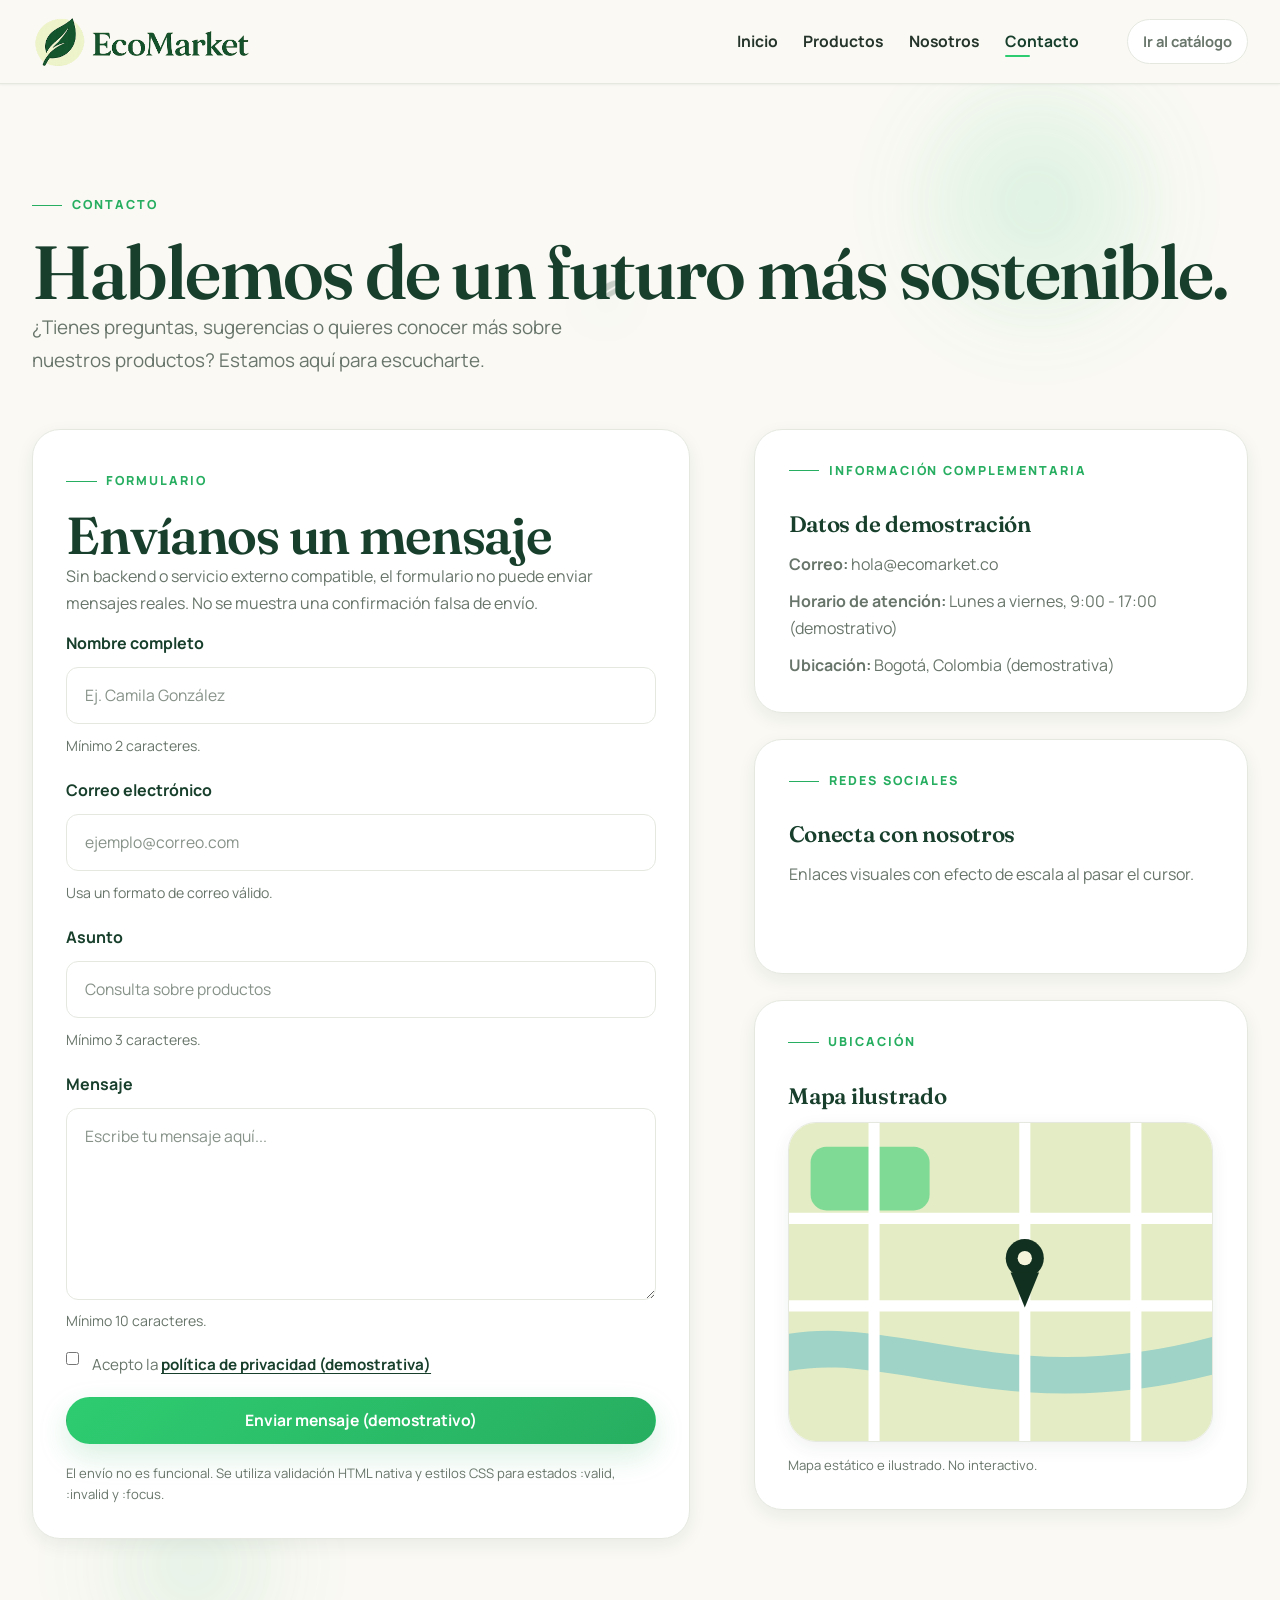
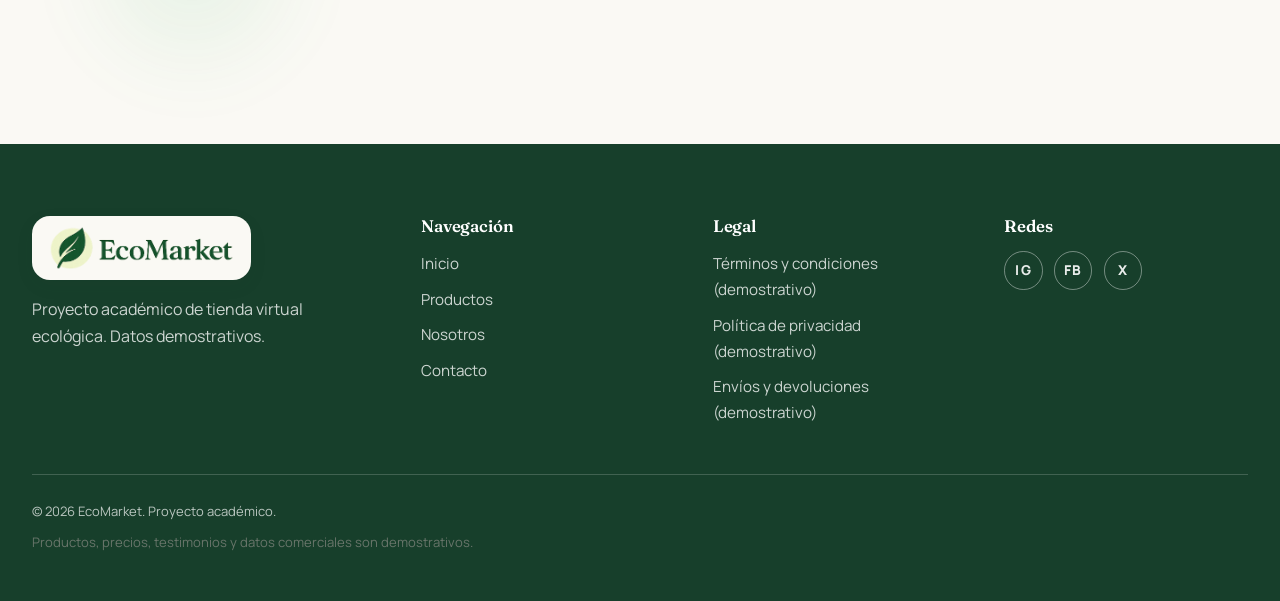
==== views/contacto.html @ c34a841c "first commit" ====
<!doctype html>
<html lang="es">
  <head>
    <meta charset="utf-8" />
    <meta name="viewport" content="width=device-width, initial-scale=1" />
    <title>Contacto | EcoMarket</title>
    <meta
      name="description"
      content="Contacto de EcoMarket. Formulario de demostración sin envío real."
    />
    <link rel="preconnect" href="https://fonts.googleapis.com" />
    <link rel="preconnect" href="https://fonts.gstatic.com" crossorigin />
    <link
      href="https://fonts.googleapis.com/css2?family=Fraunces:wght@500;600;700&family=Manrope:wght@400;500;600;700&display=swap"
      rel="stylesheet"
    />
    <link rel="stylesheet" href="../css/main.css" />
    <link rel="stylesheet" href="../css/layout.css" />
    <link rel="stylesheet" href="../css/components.css" />
    <link rel="stylesheet" href="../css/animations.css" />
    <link rel="icon" type="image/svg+xml" href="../img/icons/ecomarket-icon.svg" />
    <link rel="alternate icon" href="../img/icons/ecomarket-icon.svg" />
  </head>
  <body>
    <a href="#contacto" class="saltar">Saltar al contenido</a>
    <header class="cabecera">
      <div class="cabecera__contenedor">
        <a class="brand" href="../index.html" aria-label="EcoMarket, ir al inicio">
          <img class="brand__logo" src="../img/logo.png" alt="EcoMarket" />
        </a>
        <input type="checkbox" id="menu-toggle" class="menu-toggle" />
        <label for="menu-toggle" class="menu-boton">
          <span class="menu-boton__lineas">
            <span></span>
            <span></span>
            <span></span>
          </span>
          <span>Menú</span>
        </label>
        <nav class="navegacion" aria-label="Navegación principal">
          <ul class="navegacion__lista">
            <li>
              <a href="../index.html" class="navegacion__enlace">Inicio</a>
            </li>
            <li>
              <a href="productos.html" class="navegacion__enlace">Productos</a>
            </li>
            <li>
              <a href="sobre-nosotros.html" class="navegacion__enlace">Nosotros</a>
            </li>
            <li>
              <a href="contacto.html" class="navegacion__enlace" aria-current="page"
                >Contacto</a
              >
            </li>
          </ul>
          <div class="navegacion__acciones">
            <a href="productos.html" class="accion-visual">
              <span>Ir al catálogo</span>
            </a>
          </div>
        </nav>
      </div>
    </header>
    <main id="contacto">
      <section class="seccion">
        <div class="hero__ambiente" aria-hidden="true">
          <span class="hero__orbe hero__orbe--uno"></span>
          <span class="hero__orbe hero__orbe--dos"></span>
          <span class="hoja-3d hoja-3d--tres">
            <svg viewBox="0 0 64 64" fill="none">
              <path
                d="M54 10C32 10 14 24 12 48c24-2 38-20 42-38Z"
                fill="currentColor"
              />
              <path
                d="M12 48C26 36 38 24 52 12"
                stroke="#faf9f4"
                stroke-width="2.5"
                stroke-linecap="round"
              />
            </svg>
          </span>
        </div>
        <div class="contenedor">
          <div class="encabezado-seccion hero__contenido">
            <div>
              <span class="eyebrow">Contacto</span>
              <h1>Hablemos de un futuro más sostenible.</h1>
              <p class="lead">
                ¿Tienes preguntas, sugerencias o quieres conocer más sobre nuestros
                productos? Estamos aquí para escucharte.
              </p>
            </div>
          </div>
          <div class="distribucion-contacto">
            <div class="tarjeta-info">
              <div>
                <span class="eyebrow">Formulario</span>
                <h2>Envíanos un mensaje</h2>
                <p class="texto-suave">
                  Sin backend o servicio externo compatible, el formulario no
                  puede enviar mensajes reales. No se muestra una confirmación
                  falsa de envío.
                </p>
              </div>
              <form class="formulario" action="#" method="get" novalidate>
                <div class="campo">
                  <label class="campo__etiqueta" for="nombre">Nombre completo</label>
                  <input
                    class="campo__entrada"
                    id="nombre"
                    name="nombre"
                    type="text"
                    required
                    minlength="2"
                    placeholder="Ej. Camila González"
                    autocomplete="name"
                  />
                  <span class="campo__ayuda">Mínimo 2 caracteres.</span>
                  <span class="campo__error">Ingresa un nombre válido.</span>
                </div>
                <div class="campo">
                  <label class="campo__etiqueta" for="correo">Correo electrónico</label>
                  <input
                    class="campo__entrada"
                    id="correo"
                    name="correo"
                    type="email"
                    required
                    placeholder="ejemplo@correo.com"
                    autocomplete="email"
                  />
                  <span class="campo__ayuda">Usa un formato de correo válido.</span>
                  <span class="campo__error">Ingresa un correo electrónico válido.</span>
                </div>
                <div class="campo">
                  <label class="campo__etiqueta" for="asunto">Asunto</label>
                  <input
                    class="campo__entrada"
                    id="asunto"
                    name="asunto"
                    type="text"
                    required
                    minlength="3"
                    placeholder="Consulta sobre productos"
                  />
                  <span class="campo__ayuda">Mínimo 3 caracteres.</span>
                  <span class="campo__error">Ingresa un asunto válido.</span>
                </div>
                <div class="campo">
                  <label class="campo__etiqueta" for="mensaje">Mensaje</label>
                  <textarea
                    class="campo__texto"
                    id="mensaje"
                    name="mensaje"
                    required
                    minlength="10"
                    placeholder="Escribe tu mensaje aquí..."
                  ></textarea>
                  <span class="campo__ayuda">Mínimo 10 caracteres.</span>
                  <span class="campo__error">Ingresa un mensaje válido.</span>
                </div>
                <div class="condiciones">
                  <input id="privacidad" name="privacidad" type="checkbox" required />
                  <label class="condiciones__texto" for="privacidad">
                    Acepto la
                    <a class="condiciones__enlace" href="#"
                      >política de privacidad (demostrativa)</a
                    >
                  </label>
                </div>
                <button class="btn btn--primario" type="submit">
                  Enviar mensaje (demostrativo)
                </button>
                <p class="nota">
                  El envío no es funcional. Se utiliza validación HTML nativa y
                  estilos CSS para estados :valid, :invalid y :focus.
                </p>
              </form>
            </div>
            <div style="display: grid; gap: 1.6rem">
              <article class="tarjeta-info scroll-card">
                <span class="eyebrow">Información complementaria</span>
                <h3>Datos de demostración</h3>
                <ul class="tarjeta-info__lista">
                  <li><strong>Correo:</strong> hola@ecomarket.co</li>
                  <li><strong>Horario de atención:</strong> Lunes a viernes, 9:00 - 17:00 (demostrativo)</li>
                  <li><strong>Ubicación:</strong> Bogotá, Colombia (demostrativa)</li>
                </ul>
              </article>
              <article class="tarjeta-info scroll-card">
                <span class="eyebrow">Redes sociales</span>
                <h3>Conecta con nosotros</h3>
                <p class="texto-suave">
                  Enlaces visuales con efecto de escala al pasar el cursor.
                </p>
                <ul class="pie__redes">
                  <li>
                    <a class="pie__red" href="https://www.instagram.com/?hl=es" aria-label="Instagram">IG</a>
                  </li>
                  <li>
                    <a class="pie__red" href="https://www.facebook.com/?locale=es_LA" aria-label="Facebook">FB</a>
                  </li>
                  <li>
                    <a class="pie__red" href="https://x.com/?lang=es" aria-label="X">X</a>
                  </li>
                </ul>
              </article>
              <article class="tarjeta-info scroll-card">
                <span class="eyebrow">Ubicación</span>
                <h3>Mapa ilustrado</h3>
                <div class="mapa-ilustrado">
                  <img class="scroll-image" src="../img/hero/mapa.svg" alt="Ilustración estática de un mapa de ubicación" loading="lazy" />
                </div>
                <p class="nota">Mapa estático e ilustrado. No interactivo.</p>
              </article>
            </div>
          </div>
        </div>
      </section>
    </main>

    <footer class="pie">
      <div class="contenedor pie__contenedor">
        <div class="pie__superior">
          <div class="pie__marca">
            <a class="brand brand--footer" href="../index.html" aria-label="EcoMarket, ir al inicio">
              <img class="brand__logo brand__logo--footer" src="../img/logo.png" alt="EcoMarket" />
            </a>
            <p class="pie__texto">
              Proyecto académico de tienda virtual ecológica. Datos demostrativos.
            </p>
          </div>
          <div class="pie__bloque">
            <h3 class="pie__titulo">Navegación</h3>
            <ul class="pie__lista">
              <li><a href="../index.html">Inicio</a></li>
              <li><a href="productos.html">Productos</a></li>
              <li><a href="sobre-nosotros.html">Nosotros</a></li>
              <li><a href="contacto.html">Contacto</a></li>
            </ul>
          </div>
          <div class="pie__bloque">
            <h3 class="pie__titulo">Legal</h3>
            <ul class="pie__lista">
              <li><a href="#">Términos y condiciones (demostrativo)</a></li>
              <li><a href="#">Política de privacidad (demostrativo)</a></li>
              <li><a href="#">Envíos y devoluciones (demostrativo)</a></li>
            </ul>
          </div>
          <div class="pie__bloque">
            <h3 class="pie__titulo">Redes</h3>
            <ul class="pie__redes">
              <li><a class="pie__red" href="#" aria-label="Instagram">IG</a></li>
              <li><a class="pie__red" href="#" aria-label="Facebook">FB</a></li>
              <li><a class="pie__red" href="#" aria-label="X">X</a></li>
            </ul>
          </div>
        </div>
        <div class="pie__inferior">
          <small>© 2026 EcoMarket. Proyecto académico.</small>
          <p class="nota">Productos, precios, testimonios y datos comerciales son demostrativos.</p>
        </div>
      </div>
    </footer>
  </body>
</html>
---- css/main.css ----
/* ==========================================================================
   EcoMarket — main.css
   Reset, variables, tipografía y estilos globales.
   Proyecto de demostración: HTML5 + CSS3, sin JavaScript.
   ========================================================================== */

/* --------------------------------------------------------------------------
   1. Variables de diseño
   -------------------------------------------------------------------------- */
:root {
  /* Paleta de marca */
  --verde: #2ecc71;
  --verde-oscuro: #27ae60;
  --verde-profundo: #173f2b;
  --beige: #f5f5dc;
  --fondo: #faf9f4;
  --blanco: #ffffff;
  --texto: #26352b;
  --texto-suave: #68756a;
  --borde: #e4e8df;

  /* Tintes derivados para superficies y estados */
  --verde-tinte: #eaf7ef;
  --verde-tinte-2: #dcefe3;
  --beige-suave: #f1f0e2;
  --beige-oscuro: #e9e7d5;
  --rojo: #b4453c;
  --rojo-tinte: #fbeeec;
  --ambar: #c98a3c;

  /* Tipografía */
  --fuente-titulo: "Fraunces", "Iowan Old Style", "Palatino Linotype",
    "Book Antiqua", Georgia, serif;
  --fuente-texto: "Manrope", "Segoe UI", system-ui, -apple-system, sans-serif;

  /* Medidas y ritmo */
  --ancho: 1240px;
  --radio-xs: 8px;
  --radio-sm: 12px;
  --radio: 18px;
  --radio-lg: 28px;
  --radio-xl: 40px;
  --radio-full: 999px;
  --seccion: clamp(3.75rem, 8vw, 7rem);
  --cabecera-alto: 5.2rem;

  /* Sombras suaves y profundidad 3D */
  --sombra-xs: 0 1px 2px rgba(23, 63, 43, 0.06);
  --sombra-sm: 0 6px 18px rgba(23, 63, 43, 0.07);
  --sombra-md: 0 14px 34px rgba(23, 63, 43, 0.1);
  --sombra-lg: 0 26px 60px rgba(23, 63, 43, 0.14);
  --sombra-3d: 0 22px 48px -12px rgba(23, 63, 43, 0.16),
    0 8px 20px -6px rgba(39, 174, 96, 0.1);
  --sombra-3d-hover: 0 32px 68px -12px rgba(23, 63, 43, 0.22),
    0 14px 28px -8px rgba(39, 174, 96, 0.16);

  /* Perspectiva y movimiento 3D */
  --perspectiva-hero: 1400px;
  --perspectiva-tarjeta: 1000px;
  --transicion: 220ms cubic-bezier(0.33, 1, 0.68, 1);
  --transicion-lenta: 420ms cubic-bezier(0.22, 1, 0.36, 1);
  --transicion-3d: 480ms cubic-bezier(0.22, 1, 0.36, 1);
}

/* --------------------------------------------------------------------------
   2. Reset moderno y base
   -------------------------------------------------------------------------- */
*,
*::before,
*::after {
  box-sizing: border-box;
}

* {
  margin: 0;
}

html {
  scroll-behavior: smooth;
  -webkit-text-size-adjust: 100%;
  scroll-padding-top: calc(var(--cabecera-alto) + 1.5rem);
  overflow-x: clip;
}

body {
  min-height: 100vh;
  overflow-x: clip;
  background-color: var(--fondo);
  color: var(--texto);
  font-family: var(--fuente-texto);
  font-size: 1rem;
  line-height: 1.7;
  -webkit-font-smoothing: antialiased;
  text-rendering: optimizeLegibility;
}

img,
picture,
svg {
  display: block;
  max-width: 100%;
}

img {
  height: auto;
}

a {
  color: inherit;
  text-decoration: none;
}

ul,
ol {
  padding: 0;
  list-style: none;
}

button,
input,
select,
textarea {
  color: inherit;
  font: inherit;
}

button {
  border: 0;
  background: none;
  cursor: pointer;
}

fieldset {
  min-width: 0;
  padding: 0;
  border: 0;
}

legend {
  padding: 0;
}

table {
  border-collapse: collapse;
}

/* --------------------------------------------------------------------------
   3. Tipografía
   -------------------------------------------------------------------------- */
h1,
h2,
h3,
h4 {
  color: var(--verde-profundo);
  font-family: var(--fuente-titulo);
  font-weight: 600;
  line-height: 1.06;
  letter-spacing: -0.025em;
  text-wrap: balance;
}

h1 {
  font-size: clamp(2.55rem, 6.4vw, 4.7rem);
}

h2 {
  font-size: clamp(2rem, 4.4vw, 3.25rem);
}

h3 {
  font-size: clamp(1.15rem, 1.8vw, 1.4rem);
  line-height: 1.25;
  letter-spacing: -0.012em;
}

h4 {
  font-size: 1.05rem;
  line-height: 1.35;
  letter-spacing: -0.005em;
}

p {
  text-wrap: pretty;
}

strong {
  font-weight: 700;
}

em {
  font-style: italic;
}

small {
  font-size: 0.8125rem;
}

::selection {
  background-color: var(--verde);
  color: var(--verde-profundo);
}

/* --------------------------------------------------------------------------
   4. Estructura global
   -------------------------------------------------------------------------- */
.contenedor {
  width: min(100% - 2.5rem, var(--ancho));
  margin-inline: auto;
}

@media (min-width: 48rem) {
  .contenedor {
    width: min(100% - 4rem, var(--ancho));
  }
}

.seccion {
  position: relative;
  padding-block: var(--seccion);
}

.seccion--compacta {
  padding-block: clamp(2.5rem, 5vw, 4.5rem);
}

.seccion--beige {
  background-color: var(--beige-suave);
}

.seccion--verde {
  background-color: var(--verde-tinte);
}

/* --------------------------------------------------------------------------
   5. Utilidades y accesibilidad
   -------------------------------------------------------------------------- */
.visually-hidden {
  position: absolute !important;
  width: 1px !important;
  height: 1px !important;
  padding: 0 !important;
  margin: -1px !important;
  overflow: hidden !important;
  clip: rect(0 0 0 0) !important;
  clip-path: inset(50%) !important;
  white-space: nowrap !important;
  border: 0 !important;
}

.saltar {
  position: fixed;
  top: 0.75rem;
  left: 0.75rem;
  z-index: 200;
  padding: 0.75rem 1.15rem;
  border-radius: var(--radio-full);
  background-color: var(--verde-profundo);
  color: var(--blanco);
  font-size: 0.9rem;
  font-weight: 700;
  transform: translateY(-160%);
  transition: transform var(--transicion);
}

.saltar:focus-visible {
  transform: translateY(0);
}

:focus-visible {
  outline: 3px solid var(--verde-oscuro);
  outline-offset: 3px;
  border-radius: 4px;
}

/* --------------------------------------------------------------------------
   6. Patrones de texto reutilizables
   -------------------------------------------------------------------------- */
.eyebrow {
  display: inline-flex;
  align-items: center;
  gap: 0.6rem;
  margin-bottom: 1.15rem;
  color: var(--verde-oscuro);
  font-size: 0.78rem;
  font-weight: 800;
  letter-spacing: 0.16em;
  line-height: 1.3;
  text-transform: uppercase;
}

.eyebrow::before {
  width: 1.9rem;
  height: 1px;
  background-color: currentColor;
  content: "";
}

.eyebrow--claro {
  color: var(--verde);
}

.eyebrow--claro::before {
  background-color: currentColor;
}

.lead {
  max-width: 46ch;
  color: var(--texto-suave);
  font-size: clamp(1.03rem, 1.5vw, 1.18rem);
  line-height: 1.75;
}

.nota {
  color: var(--texto-suave);
  font-size: 0.82rem;
  line-height: 1.6;
}

.nota a {
  color: var(--verde-oscuro);
  font-weight: 700;
  text-decoration: underline;
  text-decoration-thickness: 1px;
  text-underline-offset: 3px;
}

.enlace-flecha {
  display: inline-flex;
  align-items: center;
  gap: 0.55rem;
  color: var(--verde-profundo);
  font-size: 0.94rem;
  font-weight: 700;
  transition: color var(--transicion);
}

.enlace-flecha span {
  transition: transform var(--transicion);
}

.enlace-flecha:hover {
  color: var(--verde-oscuro);
}

.enlace-flecha:hover span {
  transform: translateX(4px);
}

/* --------------------------------------------------------------------------
   7. Preferencias del sistema
   -------------------------------------------------------------------------- */
@media (prefers-reduced-motion: reduce) {
  html {
    scroll-behavior: auto;
  }

  *,
  *::before,
  *::after {
    scroll-behavior: auto !important;
    animation-duration: 0.01ms !important;
    animation-iteration-count: 1 !important;
    transition-duration: 0.01ms !important;
  }
}
---- css/layout.css ----
/* ==========================================================================
   EcoMarket — layout.css
   Encabezado, navegación, estructura de secciones, grids, pie de página.
   ========================================================================== */

/* --------------------------------------------------------------------------
   1. Encabezado y navegación
   -------------------------------------------------------------------------- */
.cabecera {
  position: sticky;
  top: 0;
  z-index: 90;
  width: 100%;
  background-color: rgba(250, 249, 244, 0.98);
  backdrop-filter: blur(12px);
  -webkit-backdrop-filter: blur(12px);
  border-bottom: 1px solid var(--borde);
  box-shadow: var(--sombra-xs);
}

.cabecera__contenedor {
  display: flex;
  flex-wrap: wrap;
  align-items: center;
  gap: 0.6rem 1rem;
  justify-content: space-between;
  width: min(100% - 2.5rem, var(--ancho));
  margin-inline: auto;
  min-height: var(--cabecera-alto);
}

@media (min-width: 48rem) {
  .cabecera__contenedor {
    width: min(100% - 4rem, var(--ancho));
    flex-wrap: nowrap;
    gap: 1.5rem;
  }
}

/* Logotipo */
.marca {
  display: inline-flex;
  align-items: center;
  gap: 0.7rem;
  color: var(--verde-profundo);
  font-family: var(--fuente-titulo);
  font-size: clamp(1.25rem, 2vw, 1.5rem);
  font-weight: 600;
  letter-spacing: -0.02em;
}

.marca__simbolo {
  display: inline-flex;
  align-items: center;
  justify-content: center;
  width: 2.2rem;
  height: 2.2rem;
  border-radius: 50%;
  background: radial-gradient(circle at 30% 30%, var(--verde), var(--verde-oscuro));
  box-shadow: inset 0 1px 2px rgba(255, 255, 255, 0.25);
  position: relative;
}

.marca__hoja {
  width: 1.25rem;
  height: 1.25rem;
  color: var(--blanco);
}

.marca__texto {
  line-height: 1;
}

/* Menú móvil con checkbox */
.menu-toggle {
  position: absolute;
  width: 1px;
  height: 1px;
  padding: 0;
  margin: -1px;
  overflow: hidden;
  clip: rect(0 0 0 0);
  clip-path: inset(50%);
  white-space: nowrap;
  border: 0;
}

.menu-boton {
  display: inline-flex;
  align-items: center;
  gap: 0.5rem;
  padding: 0.5rem 0.9rem;
  border-radius: var(--radio-full);
  border: 1px solid var(--borde);
  background-color: var(--blanco);
  color: var(--texto);
  font-size: 0.9rem;
  font-weight: 700;
  transition: border-color var(--transicion), background-color var(--transicion),
    color var(--transicion);
}

.menu-boton:hover {
  border-color: rgba(39, 174, 96, 0.6);
}

.menu-toggle:focus-visible + .menu-boton {
  outline: 3px solid var(--verde-oscuro);
  outline-offset: 3px;
}

.menu-boton__lineas {
  display: inline-flex;
  flex-direction: column;
  gap: 0.28rem;
}

.menu-boton__lineas span {
  width: 1rem;
  height: 2px;
  border-radius: 1px;
  background-color: currentColor;
}

@media (min-width: 64rem) {
  .menu-boton {
    display: none;
  }
}

/* Navegación */
.navegacion {
  display: none;
  flex-basis: 100%;
  flex-direction: column;
  gap: 1rem;
  padding-block: 0.5rem 1rem;
  border-top: 1px solid var(--borde);
}

.menu-toggle:checked ~ .navegacion {
  display: flex;
}

.navegacion__lista {
  display: flex;
  flex-direction: column;
  gap: 0.2rem;
}

.navegacion__enlace {
  display: inline-flex;
  align-items: center;
  padding: 0.6rem 0.2rem;
  border-radius: var(--radio-sm);
  font-size: 0.98rem;
  font-weight: 700;
  color: var(--texto);
  transition: color var(--transicion), background-color var(--transicion);
}

.navegacion__enlace:hover {
  color: var(--verde-profundo);
}

.navegacion__enlace[aria-current="page"] {
  color: var(--verde-profundo);
  position: relative;
}

.navegacion__enlace[aria-current="page"]::after {
  content: "";
  position: absolute;
  left: 0.2rem;
  bottom: 0.3rem;
  width: 1.6rem;
  height: 2px;
  border-radius: 1px;
  background-color: var(--verde);
}

.navegacion__acciones {
  display: flex;
  flex-wrap: wrap;
  align-items: center;
  gap: 0.8rem;
}

.accion-visual {
  display: inline-flex;
  align-items: center;
  gap: 0.5rem;
  padding: 0.55rem 0.95rem;
  border-radius: var(--radio-full);
  border: 1px solid var(--borde);
  background-color: var(--blanco);
  color: var(--texto-suave);
  font-size: 0.92rem;
  font-weight: 700;
  transition: color var(--transicion), border-color var(--transicion),
    background-color var(--transicion);
}

.accion-visual:hover {
  color: var(--verde-profundo);
  border-color: rgba(39, 174, 96, 0.7);
}

.accion-visual__punto {
  display: inline-flex;
  align-items: center;
  justify-content: center;
  min-width: 1.6rem;
  height: 1.6rem;
  padding-inline: 0.4rem;
  border-radius: var(--radio-full);
  background-color: var(--verde-tinte);
  color: var(--verde-profundo);
  font-size: 0.8rem;
}

@media (min-width: 64rem) {
  .navegacion {
    display: flex;
    flex-basis: auto;
    flex-direction: row;
    align-items: center;
    justify-content: flex-end;
    gap: 2rem;
    flex: 1;
    padding: 0;
    border-top: 0;
  }

  .navegacion__lista {
    flex-direction: row;
    gap: 1.6rem;
  }

  .navegacion__enlace {
    padding: 0.4rem 0;
  }

  .navegacion__enlace[aria-current="page"]::after {
    left: 0;
  }

  .navegacion__acciones {
    margin-left: 1rem;
  }
}

/* --------------------------------------------------------------------------
   2. Secciones y grids
   -------------------------------------------------------------------------- */
.encabezado-pagina {
  padding-top: clamp(2.5rem, 6vw, 4.5rem);
  padding-bottom: clamp(2rem, 4vw, 3rem);
}

.encabezado-pagina__contenido {
  display: grid;
  gap: 1rem;
}

.encabezado-pagina__texto {
  display: grid;
  gap: 1rem;
}

.malla-beneficios {
  display: grid;
  grid-template-columns: repeat(1, minmax(0, 1fr));
  gap: 1.2rem;
  perspective: var(--perspectiva-tarjeta);
}

@media (min-width: 36rem) {
  .malla-beneficios {
    grid-template-columns: repeat(2, minmax(0, 1fr));
  }
}

@media (min-width: 68rem) {
  .malla-beneficios {
    grid-template-columns: repeat(4, minmax(0, 1fr));
  }
}

.malla-destacados {
  display: grid;
  grid-template-columns: repeat(1, minmax(0, 1fr));
  gap: clamp(1.6rem, 3vw, 2.4rem);
  perspective: var(--perspectiva-tarjeta);
}

@media (min-width: 36rem) {
  .malla-destacados {
    grid-template-columns: repeat(2, minmax(0, 1fr));
  }
}

@media (min-width: 64rem) {
  .malla-destacados {
    grid-template-columns: repeat(3, minmax(0, 1fr));
  }
}

.malla-catalogo {
  display: grid;
  grid-template-columns: repeat(1, minmax(0, 1fr));
  gap: clamp(1.4rem, 3vw, 2.2rem);
  perspective: var(--perspectiva-tarjeta);
}

@media (min-width: 36rem) {
  .malla-catalogo {
    grid-template-columns: repeat(2, minmax(0, 1fr));
  }
}

@media (min-width: 58rem) {
  .malla-catalogo {
    grid-template-columns: repeat(3, minmax(0, 1fr));
  }
}

@media (min-width: 82rem) {
  .malla-catalogo {
    grid-template-columns: repeat(4, minmax(0, 1fr));
  }
}

.disposicion-catalogo {
  display: grid;
  gap: clamp(2rem, 4vw, 3.5rem);
  align-items: start;
}

@media (min-width: 64rem) {
  .disposicion-catalogo {
    grid-template-columns: minmax(0, 280px) minmax(0, 1fr);
  }
}

.barra-lateral {
  display: grid;
  gap: 1.8rem;
}

@media (min-width: 64rem) {
  .barra-lateral {
    position: sticky;
    top: calc(var(--cabecera-alto) + 1.5rem);
  }
}

.distribucion-contacto {
  display: grid;
  gap: clamp(2rem, 5vw, 4rem);
}

@media (min-width: 64rem) {
  .distribucion-contacto {
    grid-template-columns: minmax(0, 1.2fr) minmax(0, 0.9fr);
    align-items: start;
  }
}

.distribucion-sobre {
  display: grid;
  gap: clamp(2rem, 5vw, 4.5rem);
}

.distribucion-sobre__principal {
  display: grid;
  gap: clamp(2rem, 4vw, 4rem);
  align-items: center;
}

@media (min-width: 58rem) {
  .distribucion-sobre__principal {
    grid-template-columns: repeat(2, minmax(0, 1fr));
  }
}

.malla-principios {
  display: grid;
  grid-template-columns: repeat(1, minmax(0, 1fr));
  gap: 1.2rem;
  perspective: var(--perspectiva-tarjeta);
}

@media (min-width: 36rem) {
  .malla-principios {
    grid-template-columns: repeat(2, minmax(0, 1fr));
  }
}

@media (min-width: 72rem) {
  .malla-principios {
    grid-template-columns: repeat(4, minmax(0, 1fr));
  }
}

.carrusel {
  display: grid;
  grid-auto-flow: column;
  grid-auto-columns: minmax(0, 88vw);
  gap: 1.2rem;
  overflow-x: auto;
  padding-block: 0.5rem 1rem;
  scroll-snap-type: x mandatory;
  scroll-padding-inline: 1.25rem;
  overscroll-behavior-x: contain;
}

.carrusel::-webkit-scrollbar {
  height: 8px;
}

.carrusel::-webkit-scrollbar-track {
  background: transparent;
}

.carrusel::-webkit-scrollbar-thumb {
  background-color: rgba(39, 174, 96, 0.4);
  border-radius: var(--radio-full);
}

@media (min-width: 36rem) {
  .carrusel {
    grid-auto-columns: minmax(0, 420px);
    scroll-padding-inline: 2rem;
  }
}

@media (min-width: 48rem) {
  .carrusel {
    grid-auto-columns: minmax(0, 440px);
  }
}

.carrusel__elemento {
  scroll-snap-align: start;
}

/* --------------------------------------------------------------------------
   3. Pie de página
   -------------------------------------------------------------------------- */
.pie {
  margin-top: var(--seccion);
  background-color: var(--verde-profundo);
  color: var(--blanco);
}

.pie__contenedor {
  display: grid;
  gap: clamp(2rem, 4vw, 3rem);
  padding-block: clamp(2.8rem, 6vw, 4.5rem) clamp(2rem, 4vw, 3rem);
}

.pie__superior {
  display: grid;
  gap: clamp(2rem, 4vw, 3rem);
}

@media (min-width: 58rem) {
  .pie__superior {
    grid-template-columns: minmax(0, 1.4fr) repeat(3, minmax(0, 1fr));
    align-items: start;
  }
}

.pie__marca {
  display: grid;
  gap: 1rem;
}

.pie__marca .marca {
  color: var(--blanco);
}

.pie__marca .marca__simbolo {
  background: radial-gradient(circle at 30% 30%, var(--verde), #1f8f4c);
}

.pie__texto {
  max-width: 36ch;
  color: rgba(255, 255, 255, 0.78);
}

.pie__bloque {
  display: grid;
  gap: 0.9rem;
}

.pie__titulo {
  color: var(--blanco);
  font-family: var(--fuente-titulo);
  font-size: 1.05rem;
  font-weight: 600;
  letter-spacing: -0.01em;
}

.pie__lista {
  display: grid;
  gap: 0.6rem;
}

.pie__lista a,
.pie__lista li {
  color: rgba(255, 255, 255, 0.78);
  font-size: 0.95rem;
  transition: color var(--transicion);
}

.pie__lista a:hover {
  color: var(--blanco);
}

.pie__redes {
  display: flex;
  flex-wrap: wrap;
  gap: 0.7rem;
}

.pie__red {
  display: inline-flex;
  align-items: center;
  justify-content: center;
  width: 2.4rem;
  height: 2.4rem;
  border-radius: 50%;
  border: 1px solid rgba(255, 255, 255, 0.4);
  color: rgba(255, 255, 255, 0.9);
  font-size: 0.85rem;
  font-weight: 800;
  letter-spacing: 0.08em;
  text-transform: uppercase;
  transition: background-color var(--transicion), color var(--transicion),
    border-color var(--transicion), transform var(--transicion);
}

.pie__red:hover {
  background-color: var(--verde);
  border-color: var(--verde);
  color: var(--verde-profundo);
  transform: scale(1.08);
}

.pie__inferior {
  display: flex;
  flex-direction: column;
  gap: 0.6rem;
  padding-top: 1.6rem;
  border-top: 1px solid rgba(255, 255, 255, 0.18);
  color: rgba(255, 255, 255, 0.7);
  font-size: 0.88rem;
}

.pie__legal {
  display: flex;
  flex-wrap: wrap;
  gap: 0.8rem 1.2rem;
}

.pie__legal a {
  color: rgba(255, 255, 255, 0.7);
  text-decoration: underline;
  text-decoration-thickness: 1px;
  text-underline-offset: 3px;
  transition: color var(--transicion);
}

.pie__legal a:hover {
  color: var(--blanco);
}
---- css/components.css ----
/* ==========================================================================
   EcoMarket — components.css
   Botones, tarjetas, formularios, filtros, favoritos y elementos reutilizables.
   ========================================================================== */

/* --------------------------------------------------------------------------
   1. Botones
   -------------------------------------------------------------------------- */
.btn {
  display: inline-flex;
  align-items: center;
  justify-content: center;
  gap: 0.5rem;
  padding: 0.9rem 1.9rem;
  border-radius: var(--radio-full);
  border: 1px solid transparent;
  font-size: 0.98rem;
  font-weight: 700;
  line-height: 1;
  text-align: center;
  transition: transform var(--transicion), box-shadow var(--transicion),
    background-color var(--transicion), color var(--transicion),
    border-color var(--transicion);
}

.btn--primario {
  background: linear-gradient(135deg, var(--verde) 0%, var(--verde-oscuro) 100%);
  color: var(--blanco);
  box-shadow: 0 12px 30px rgba(39, 174, 96, 0.18);
}

.btn--primario:hover {
  transform: translateY(-3px);
  box-shadow: 0 16px 36px rgba(39, 174, 96, 0.24);
}

.btn--secundario {
  background-color: transparent;
  color: var(--verde-profundo);
  border-color: rgba(23, 63, 43, 0.4);
}

.btn--secundario:hover {
  background-color: rgba(46, 204, 113, 0.12);
  border-color: rgba(39, 174, 96, 0.9);
}

.btn--terciario {
  align-self: flex-start;
  padding: 0.7rem 1.4rem;
  border-radius: var(--radio-full);
  background-color: transparent;
  color: var(--verde-profundo);
  border-color: rgba(23, 63, 43, 0.35);
  font-size: 0.92rem;
}

.btn--terciario:hover {
  background-color: var(--verde-tinte);
}

.btn:focus-visible {
  outline: 3px solid var(--verde-oscuro);
  outline-offset: 3px;
}

/* --------------------------------------------------------------------------
   2. Encabezados de sección
   -------------------------------------------------------------------------- */
.encabezado-seccion {
  display: grid;
  gap: 1rem;
  margin-bottom: clamp(2rem, 4vw, 3.2rem);
}

.encabezado-seccion--entre {
  align-items: end;
}

@media (min-width: 48rem) {
  .encabezado-seccion--entre {
    grid-template-columns: minmax(0, 1fr) auto;
    gap: 1.5rem;
  }
}

/* --------------------------------------------------------------------------
   3. Tarjetas de beneficios (con profundidad 3D)
   -------------------------------------------------------------------------- */
.tarjeta-beneficio {
  position: relative;
  display: grid;
  gap: 0.9rem;
  padding: clamp(1.6rem, 2.6vw, 2.2rem);
  border-radius: var(--radio-lg);
  background-color: var(--blanco);
  border: 1px solid var(--borde);
  box-shadow: var(--sombra-sm);
  transform-style: preserve-3d;
  transition: transform var(--transicion-3d), translate var(--transicion-3d),
    scale var(--transicion-3d), box-shadow var(--transicion-3d),
    border-color var(--transicion);
}

.tarjeta-beneficio:hover {
  transform: translateY(-8px);
  translate: 0 -8px;
  box-shadow: var(--sombra-md);
  border-color: rgba(39, 174, 96, 0.5);
}

@media (hover: hover) and (pointer: fine) and (min-width: 48rem) {
  .tarjeta-beneficio:hover {
    transform: perspective(var(--perspectiva-tarjeta)) rotateX(4deg)
      rotateY(-4deg) translateY(-9px) translateZ(8px);
    translate: 0 -9px;
    scale: 1.015;
    box-shadow: var(--sombra-3d-hover);
  }

  .tarjeta-beneficio:hover .tarjeta-beneficio__icono {
    transform: translateZ(24px) translateY(-3px) scale(1.08);
    translate: 0 -3px;
    scale: 1.08;
    box-shadow: 0 10px 22px rgba(39, 174, 96, 0.22);
  }

  .tarjeta-beneficio:hover h3 {
    transform: translateZ(14px);
  }
}

.tarjeta-beneficio__icono {
  display: inline-flex;
  align-items: center;
  justify-content: center;
  width: 3.2rem;
  height: 3.2rem;
  border-radius: 50%;
  background-color: var(--verde-tinte);
  transition: transform var(--transicion-3d), box-shadow var(--transicion-3d),
    background-color var(--transicion);
}

.tarjeta-beneficio__icono img {
  width: 1.9rem;
  height: 1.9rem;
}

.tarjeta-beneficio h3 {
  transition: transform var(--transicion-3d);
}

.tarjeta-beneficio p {
  color: var(--texto-suave);
}

/* --------------------------------------------------------------------------
   4. Tarjetas de productos (con perspectiva y elevación 3D)
   -------------------------------------------------------------------------- */
.tarjeta-producto {
  position: relative;
  display: flex;
  flex-direction: column;
  height: 100%;
  border-radius: var(--radio-lg);
  background-color: var(--blanco);
  border: 1px solid var(--borde);
  box-shadow: var(--sombra-sm);
  overflow: clip;
  transform-style: preserve-3d;
  transition: transform var(--transicion-3d), translate var(--transicion-3d),
    scale var(--transicion-3d), box-shadow var(--transicion-3d),
    border-color var(--transicion);
}

.tarjeta-producto::after {
  content: "";
  position: absolute;
  inset: 0;
  background: linear-gradient(
    135deg,
    rgba(255, 255, 255, 0.35) 0%,
    rgba(46, 204, 113, 0.04) 45%,
    transparent 100%
  );
  opacity: 0;
  pointer-events: none;
  transition: opacity var(--transicion-3d);
}

.tarjeta-producto:hover {
  transform: translateY(-8px);
  translate: 0 -8px;
  box-shadow: var(--sombra-lg);
  border-color: rgba(39, 174, 96, 0.6);
}

@media (hover: hover) and (pointer: fine) {
  .tarjeta-producto:hover {
    transform: perspective(var(--perspectiva-tarjeta)) rotateX(3.5deg)
      rotateY(-3.5deg) translateY(-10px) translateZ(6px);
    translate: 0 -10px;
    scale: 1.015;
    box-shadow: var(--sombra-3d-hover);
    border-color: rgba(39, 174, 96, 0.65);
  }

  .tarjeta-producto:hover::after {
    opacity: 1;
  }

  .tarjeta-producto:not(.tarjeta-producto--agotado):hover
    .tarjeta-producto__media
    img {
    transform: scale(1.07);
    scale: 1.07;
  }

  .tarjeta-producto:hover .etiqueta {
    transform: translateZ(20px) translateY(-2px);
    box-shadow: 0 8px 18px rgba(23, 63, 43, 0.12);
  }

  .tarjeta-producto:hover .btn--terciario:not([disabled]) {
    background-color: var(--verde-profundo);
    color: var(--blanco);
    border-color: var(--verde-profundo);
    transform: translateZ(16px) translateY(-2px);
    box-shadow: 0 10px 22px rgba(23, 63, 43, 0.18);
  }
}

.tarjeta-producto__media {
  position: relative;
  aspect-ratio: 4 / 3;
  overflow: clip;
  background: radial-gradient(circle at 50% 30%, var(--verde-tinte), #f0f6f1);
  transform-style: preserve-3d;
}

.tarjeta-producto__media img {
  width: 100%;
  height: 100%;
  object-fit: cover;
  object-position: center;
  transition: transform var(--transicion-3d), translate var(--transicion-3d),
    scale var(--transicion-3d), filter var(--transicion-3d);
}

.etiqueta {
  position: absolute;
  top: 1rem;
  left: 1rem;
  display: inline-flex;
  align-items: center;
  padding: 0.4rem 0.9rem;
  border-radius: var(--radio-full);
  background-color: rgba(250, 249, 244, 0.95);
  color: var(--verde-profundo);
  font-size: 0.8rem;
  font-weight: 800;
  letter-spacing: 0.08em;
  text-transform: uppercase;
  box-shadow: var(--sombra-xs);
  transition: transform var(--transicion-3d), box-shadow var(--transicion-3d);
}

.etiqueta--eco {
  background-color: var(--verde-tinte);
}

.tarjeta-producto__contenido {
  position: relative;
  z-index: 1;
  display: flex;
  flex-direction: column;
  flex: 1;
  gap: 1rem;
  padding: clamp(1.4rem, 2.4vw, 1.9rem);
  transform-style: preserve-3d;
}

.tarjeta-producto__contenido .btn--terciario {
  margin-top: auto;
}

.tarjeta-producto__cabecera {
  display: flex;
  flex-direction: column;
  gap: 0.6rem;
}

.tarjeta-producto__contenido p {
  color: var(--texto-suave);
}

.precio {
  color: var(--verde-profundo);
  font-family: var(--fuente-titulo);
  font-size: 1.2rem;
  font-weight: 600;
  letter-spacing: -0.01em;
}

/* --------------------------------------------------------------------------
   5. Hero (Escena 3D inmersiva y capas de profundidad)
   -------------------------------------------------------------------------- */
.hero {
  position: relative;
  overflow: clip;
  padding-block: clamp(4rem, 10vw, 7rem);
  perspective: var(--perspectiva-hero);
  isolation: isolate;
}

.hero::before {
  content: "";
  position: absolute;
  inset: 0;
  z-index: -2;
  background:
    radial-gradient(circle at 85% 18%, rgba(46, 204, 113, 0.18), transparent 52%),
    radial-gradient(circle at 12% 82%, rgba(245, 245, 220, 0.85), transparent 55%);
  pointer-events: none;
}

.hero__ambiente {
  position: absolute;
  inset: 0;
  z-index: -1;
  pointer-events: none;
  transform-style: preserve-3d;
}

.hero__orbe {
  position: absolute;
  border-radius: 50%;
  filter: blur(28px);
  opacity: 0.55;
  pointer-events: none;
}

.hero__orbe--uno {
  top: -3rem;
  right: 6%;
  width: clamp(12rem, 26vw, 22rem);
  height: clamp(12rem, 26vw, 22rem);
  background: radial-gradient(circle, rgba(46, 204, 113, 0.28), transparent 70%);
  transform: translateZ(-80px);
}

.hero__orbe--dos {
  bottom: -4rem;
  left: 4%;
  width: clamp(10rem, 22vw, 18rem);
  height: clamp(10rem, 22vw, 18rem);
  background: radial-gradient(circle, rgba(39, 174, 96, 0.18), transparent 70%);
  transform: translateZ(-120px);
}

.hero__contenedor {
  position: relative;
  z-index: 2;
  display: grid;
  gap: clamp(2.5rem, 6vw, 4.5rem);
  align-items: center;
  transform-style: preserve-3d;
}

@media (min-width: 64rem) {
  .hero__contenedor {
    grid-template-columns: repeat(2, minmax(0, 1fr));
  }
}

.hero__contenido {
  position: relative;
  z-index: 3;
  display: grid;
  gap: 1.2rem;
  transform-style: preserve-3d;
}

.hero__acciones {
  position: relative;
  z-index: 4;
  display: flex;
  flex-wrap: wrap;
  gap: 0.9rem;
  margin-top: 0.8rem;
}

.hero__media {
  position: relative;
  z-index: 2;
  perspective: 1200px;
  transform-style: preserve-3d;
  padding: clamp(0.5rem, 2vw, 1.25rem);
}

.hero__capa-fondo {
  position: absolute;
  inset: 1.2rem 0.4rem -0.6rem 1.4rem;
  border-radius: clamp(2rem, 6vw, 4rem) clamp(1rem, 3vw, 2rem);
  background: linear-gradient(
    145deg,
    var(--verde-tinte-2) 0%,
    var(--beige-suave) 100%
  );
  border: 1px solid rgba(39, 174, 96, 0.22);
  box-shadow: var(--sombra-md);
  transform: translateZ(-36px) rotate(-3deg);
  transition: transform var(--transicion-3d);
  pointer-events: none;
}

.hero__marco {
  position: relative;
  border-radius: clamp(2rem, 6vw, 4rem) clamp(1rem, 3vw, 2rem);
  overflow: clip;
  box-shadow: var(--sombra-3d);
  border: 1px solid rgba(255, 255, 255, 0.7);
  transform: rotateY(-5deg) rotateX(3deg) translateZ(16px);
  transform-style: preserve-3d;
  transition: transform var(--transicion-3d), box-shadow var(--transicion-3d);
}

@media (hover: hover) and (pointer: fine) and (min-width: 48rem) {
  .hero__media:hover .hero__marco {
    transform: rotateY(-1.5deg) rotateX(1deg) translateZ(28px) translateY(-6px);
    box-shadow: var(--sombra-3d-hover);
  }

  .hero__media:hover .hero__capa-fondo {
    transform: translateZ(-48px) rotate(-5deg) translate(-6px, 8px);
  }

  .hero__media:hover .hero__insignia-3d {
    transform: translateZ(56px) translateY(-6px) rotateX(2deg);
  }
}

@media (max-width: 47.99rem) {
  .hero__marco {
    transform: none;
  }

  .hero__capa-fondo {
    transform: rotate(-2deg);
  }
}

.hero__marco::after {
  content: "";
  position: absolute;
  inset: 0;
  background:
    radial-gradient(circle at top left, rgba(255, 255, 255, 0.24), transparent 55%),
    linear-gradient(to top, rgba(23, 63, 43, 0.18), transparent 40%);
  pointer-events: none;
}

.hero__marco img {
  width: 100%;
  height: 100%;
  object-fit: cover;
  aspect-ratio: 4 / 5;
  transition: transform 650ms cubic-bezier(0.22, 1, 0.36, 1);
}

@media (hover: hover) and (pointer: fine) {
  .hero__media:hover .hero__marco img {
    transform: scale(1.04);
  }
}

/* Tarjetas flotantes 3D en el Hero */
.hero__insignia-3d {
  position: absolute;
  z-index: 4;
  display: inline-flex;
  align-items: center;
  gap: 0.75rem;
  padding: 0.75rem 1.1rem;
  border-radius: var(--radio);
  background-color: rgba(255, 255, 255, 0.94);
  backdrop-filter: blur(10px);
  -webkit-backdrop-filter: blur(10px);
  border: 1px solid rgba(39, 174, 96, 0.28);
  box-shadow: var(--sombra-3d);
  color: var(--verde-profundo);
  font-size: 0.85rem;
  font-weight: 700;
  line-height: 1.25;
  transform: translateZ(46px);
  transition: transform var(--transicion-3d), box-shadow var(--transicion-3d);
  pointer-events: none;
}

.hero__insignia-3d--inferior {
  bottom: 1.5rem;
  left: -0.75rem;
}

.hero__insignia-3d--superior {
  top: 1.5rem;
  right: -0.5rem;
  transform: translateZ(36px);
}

@media (max-width: 47.99rem) {
  .hero__insignia-3d--inferior {
    left: 0.75rem;
    bottom: 0.85rem;
    transform: none;
    padding: 0.55rem 0.85rem;
    font-size: 0.78rem;
  }

  .hero__insignia-3d--superior {
    top: 0.85rem;
    right: 0.75rem;
    transform: none;
    padding: 0.55rem 0.85rem;
    font-size: 0.78rem;
  }
}

.hero__insignia-icono {
  display: inline-flex;
  align-items: center;
  justify-content: center;
  width: 2.2rem;
  height: 2.2rem;
  border-radius: 50%;
  background: linear-gradient(135deg, var(--verde-tinte), var(--verde-tinte-2));
  color: var(--verde-oscuro);
  flex-shrink: 0;
}

.hero__insignia-icono svg {
  width: 1.2rem;
  height: 1.2rem;
}

/* Hojas 3D flotantes decorativas */
.hoja-3d {
  position: absolute;
  pointer-events: none;
  z-index: 3;
  color: var(--verde-oscuro);
  filter: drop-shadow(0 12px 18px rgba(23, 63, 43, 0.14));
  transform-style: preserve-3d;
}

.hoja-3d svg {
  width: 100%;
  height: 100%;
}

.hoja-3d--uno {
  top: -1rem;
  left: 0.5rem;
  width: clamp(2.6rem, 4.5vw, 3.8rem);
  height: clamp(2.6rem, 4.5vw, 3.8rem);
  color: var(--verde);
  transform: translateZ(52px) rotate(-18deg);
}

.hoja-3d--dos {
  bottom: 14%;
  right: -1.1rem;
  width: clamp(2.4rem, 4vw, 3.4rem);
  height: clamp(2.4rem, 4vw, 3.4rem);
  color: var(--verde-oscuro);
  transform: translateZ(38px) rotate(24deg);
}

.hoja-3d--tres {
  top: 12%;
  left: 46%;
  width: clamp(2rem, 3.2vw, 2.8rem);
  height: clamp(2rem, 3.2vw, 2.8rem);
  color: var(--verde-profundo);
  opacity: 0.22;
  transform: translateZ(-30px) rotate(12deg);
}

@media (max-width: 47.99rem) {
  .hoja-3d--tres {
    display: none;
  }

  .hoja-3d--uno {
    top: -0.4rem;
    left: 0.25rem;
    width: 2.2rem;
    height: 2.2rem;
  }

  .hoja-3d--dos {
    right: 0.25rem;
    width: 2rem;
    height: 2rem;
  }
}

/* --------------------------------------------------------------------------
   6. Bloque sostenible y marcos con profundidad 3D
   -------------------------------------------------------------------------- */
.bloque-sostenible {
  display: grid;
  gap: clamp(2rem, 5vw, 4rem);
  align-items: center;
  perspective: var(--perspectiva-hero);
}

@media (min-width: 58rem) {
  .bloque-sostenible {
    grid-template-columns: repeat(2, minmax(0, 1fr));
  }
}

.bloque-sostenible__contenido {
  display: grid;
  gap: 1.2rem;
}

.bloque-sostenible__media {
  position: relative;
  perspective: 1100px;
  transform-style: preserve-3d;
}

.bloque-sostenible__marco {
  position: relative;
  border-radius: clamp(2rem, 6vw, 4rem) clamp(1rem, 4vw, 3rem);
  overflow: clip;
  box-shadow: var(--sombra-3d);
  border: 1px solid rgba(255, 255, 255, 0.65);
  transform-style: preserve-3d;
  transition: transform var(--transicion-3d), box-shadow var(--transicion-3d);
}

@media (hover: hover) and (pointer: fine) and (min-width: 48rem) {
  .bloque-sostenible__marco {
    transform: perspective(1100px) rotateY(4deg) rotateX(2deg) translateZ(10px);
  }

  .bloque-sostenible__marco:hover {
    transform: perspective(1100px) rotateY(1deg) rotateX(0.5deg)
      translateZ(22px) translateY(-6px);
    box-shadow: var(--sombra-3d-hover);
  }

  .bloque-sostenible__marco:hover img {
    transform: scale(1.04);
  }
}

.bloque-sostenible__marco img {
  width: 100%;
  height: 100%;
  object-fit: cover;
  aspect-ratio: 4 / 3;
  transition: transform 650ms cubic-bezier(0.22, 1, 0.36, 1);
}

/* --------------------------------------------------------------------------
   7. Secciones decorativas y transiciones 3D entre secciones
   -------------------------------------------------------------------------- */
.seccion--suave {
  position: relative;
  background: linear-gradient(
    180deg,
    var(--beige-suave) 0%,
    #f6f5ea 50%,
    var(--beige-suave) 100%
  );
  box-shadow:
    inset 0 1px 0 rgba(255, 255, 255, 0.7),
    inset 0 -1px 0 rgba(23, 63, 43, 0.05),
    0 18px 40px -24px rgba(23, 63, 43, 0.08);
  overflow: clip;
  isolation: isolate;
}

.seccion--suave::before,
.seccion--suave::after {
  content: "";
  position: absolute;
  pointer-events: none;
  z-index: -1;
  border-radius: 50%;
}

.seccion--suave::before {
  top: -5rem;
  right: -4rem;
  width: clamp(14rem, 28vw, 24rem);
  height: clamp(14rem, 28vw, 24rem);
  background: radial-gradient(
    circle,
    rgba(46, 204, 113, 0.11) 0%,
    transparent 70%
  );
}

.seccion--suave::after {
  bottom: -6rem;
  left: -4rem;
  width: clamp(14rem, 26vw, 22rem);
  height: clamp(14rem, 26vw, 22rem);
  background: radial-gradient(
    circle,
    rgba(23, 63, 43, 0.06) 0%,
    transparent 70%
  );
}

/* Separador orgánico 3D entre secciones */
.separador-organico {
  position: relative;
  display: flex;
  align-items: center;
  justify-content: center;
  gap: 1rem;
  margin-inline: auto;
  width: min(100% - 2.5rem, var(--ancho));
  padding-block: 0.4rem;
  pointer-events: none;
  perspective: 600px;
}

.separador-organico::before,
.separador-organico::after {
  content: "";
  flex: 1;
  max-width: 14rem;
  height: 1px;
  background: linear-gradient(
    90deg,
    transparent,
    rgba(39, 174, 96, 0.35),
    transparent
  );
}

.separador-organico__hoja {
  display: inline-flex;
  align-items: center;
  justify-content: center;
  width: 2.3rem;
  height: 2.3rem;
  border-radius: 50%;
  background-color: var(--blanco);
  border: 1px solid rgba(39, 174, 96, 0.25);
  box-shadow: var(--sombra-sm);
  color: var(--verde-oscuro);
  transform: translateZ(14px);
}

.separador-organico__hoja svg {
  width: 1.15rem;
  height: 1.15rem;
}

/* Encabezado interno con decoración 3D sutil */
.encabezado-seccion {
  position: relative;
}

/* --------------------------------------------------------------------------
   8. Formularios
   -------------------------------------------------------------------------- */
.formulario {
  display: grid;
  gap: 1.2rem;
}

.campo {
  display: grid;
  gap: 0.6rem;
}

.campo__etiqueta {
  display: flex;
  align-items: center;
  justify-content: space-between;
  font-weight: 700;
  color: var(--verde-profundo);
}

.campo__entrada,
.campo__texto {
  width: 100%;
  padding: 0.9rem 1.1rem;
  border-radius: var(--radio-sm);
  border: 1px solid var(--borde);
  background-color: var(--blanco);
  color: var(--texto);
  font-size: 0.98rem;
  transition: border-color var(--transicion), box-shadow var(--transicion),
    background-color var(--transicion);
}

.campo__texto {
  min-height: 12rem;
  resize: vertical;
}

.campo__entrada::placeholder,
.campo__texto::placeholder {
  color: rgba(104, 117, 106, 0.8);
}

.campo__entrada:focus-visible,
.campo__texto:focus-visible {
  border-color: rgba(39, 174, 96, 0.9);
  box-shadow: 0 0 0 4px rgba(46, 204, 113, 0.14);
  outline: none;
}

.campo__entrada:invalid:not(:placeholder-shown),
.campo__texto:invalid:not(:placeholder-shown) {
  border-color: rgba(180, 69, 60, 0.9);
}

.campo__entrada:valid:not(:placeholder-shown),
.campo__texto:valid:not(:placeholder-shown) {
  border-color: rgba(39, 174, 96, 0.9);
}

.campo__ayuda {
  color: var(--texto-suave);
  font-size: 0.88rem;
}

.campo__error {
  display: none;
  color: var(--rojo);
  font-size: 0.88rem;
  font-weight: 700;
}

.campo:has(:invalid:not(:placeholder-shown)) .campo__error {
  display: block;
}

.condiciones {
  display: flex;
  align-items: flex-start;
  gap: 0.8rem;
}

.condiciones__texto {
  color: var(--texto-suave);
  font-size: 0.95rem;
}

.condiciones__enlace {
  color: var(--verde-profundo);
  font-weight: 700;
  text-decoration: underline;
  text-decoration-thickness: 1px;
  text-underline-offset: 3px;
}

/* --------------------------------------------------------------------------
   9. Tarjetas informativas
   -------------------------------------------------------------------------- */
.tarjeta-info {
  display: grid;
  gap: 0.8rem;
  padding: clamp(1.6rem, 2.6vw, 2.2rem);
  border-radius: var(--radio-lg);
  background-color: var(--blanco);
  border: 1px solid var(--borde);
  box-shadow: var(--sombra-sm);
  transform-style: preserve-3d;
  transition: transform var(--transicion-3d), box-shadow var(--transicion-3d),
    border-color var(--transicion);
}

@media (hover: hover) and (pointer: fine) and (min-width: 48rem) {
  .tarjeta-info:not(.barra-lateral):not(:has(.formulario)):hover {
    transform: perspective(var(--perspectiva-tarjeta)) rotateX(2.5deg)
      rotateY(-2.5deg) translateY(-6px) translateZ(6px);
    box-shadow: var(--sombra-3d);
    border-color: rgba(39, 174, 96, 0.45);
  }
}

.tarjeta-info__lista {
  display: grid;
  gap: 0.6rem;
}

.tarjeta-info__lista li {
  color: var(--texto-suave);
}

/* --------------------------------------------------------------------------
   10. Testimonios
   -------------------------------------------------------------------------- */
.tarjeta-testimonio {
  display: grid;
  gap: 1.2rem;
  height: 100%;
  padding: clamp(1.8rem, 3vw, 2.4rem);
  border-radius: var(--radio-lg);
  background-color: var(--blanco);
  border: 1px solid var(--borde);
  box-shadow: var(--sombra-sm);
  transform-style: preserve-3d;
  transition: transform var(--transicion-3d), box-shadow var(--transicion-3d),
    border-color var(--transicion);
}

@media (hover: hover) and (pointer: fine) and (min-width: 48rem) {
  .tarjeta-testimonio:hover {
    transform: perspective(var(--perspectiva-tarjeta)) rotateX(3deg)
      rotateY(-3deg) translateY(-6px);
    box-shadow: var(--sombra-3d);
    border-color: rgba(39, 174, 96, 0.5);
  }

  .tarjeta-testimonio:hover .avatar {
    transform: translateZ(18px) scale(1.06);
  }
}

.tarjeta-testimonio__encabezado {
  display: flex;
  align-items: center;
  gap: 1rem;
}

.avatar {
  display: inline-flex;
  align-items: center;
  justify-content: center;
  width: 3.4rem;
  height: 3.4rem;
  border-radius: 50%;
  background: radial-gradient(circle at 30% 30%, var(--verde), var(--verde-oscuro));
  color: var(--blanco);
  font-family: var(--fuente-titulo);
  font-size: 1.3rem;
  font-weight: 600;
  transition: transform var(--transicion-3d);
}

.tarjeta-testimonio__datos {
  display: grid;
  gap: 0.2rem;
}

.tarjeta-testimonio__nombre {
  font-weight: 700;
  color: var(--verde-profundo);
}

.tarjeta-testimonio__rol {
  color: var(--texto-suave);
  font-size: 0.92rem;
}

.tarjeta-testimonio__estrellas {
  color: var(--ambar);
  letter-spacing: 0.4rem;
  font-size: 1rem;
}

.tarjeta-testimonio__texto {
  color: var(--texto-suave);
  font-size: 1.02rem;
  line-height: 1.8;
}

/* --------------------------------------------------------------------------
   11. Filtros de catálogo
   -------------------------------------------------------------------------- */
.grupo-filtro {
  display: grid;
  gap: 0.9rem;
  padding-block: 1.6rem;
  border-bottom: 1px solid var(--borde);
}

.grupo-filtro:first-of-type {
  padding-top: 0;
}

.grupo-filtro:last-of-type {
  padding-bottom: 0;
  border-bottom: 0;
}

.grupo-filtro__titulo {
  font-family: var(--fuente-titulo);
  font-size: 1.05rem;
  font-weight: 600;
  color: var(--verde-profundo);
}

.lista-filtro {
  display: grid;
  gap: 0.6rem;
}

.opcion-filtro {
  display: flex;
  align-items: center;
  gap: 0.8rem;
  color: var(--texto-suave);
  cursor: pointer;
}

.opcion-filtro__texto {
  font-weight: 600;
}

.opcion-filtro__control {
  width: 1.1rem;
  height: 1.1rem;
  border-radius: 50%;
  border: 1px solid rgba(104, 117, 106, 0.8);
  accent-color: var(--verde-oscuro);
}

input[type="range"] {
  width: 100%;
  accent-color: var(--verde-oscuro);
  cursor: pointer;
}

.rango {
  display: flex;
  justify-content: space-between;
  color: var(--texto-suave);
  font-size: 0.9rem;
}

/* --------------------------------------------------------------------------
   12. Buscador
   -------------------------------------------------------------------------- */
.buscador {
  display: flex;
  flex-wrap: wrap;
  gap: 0.8rem;
  align-items: center;
}

.buscador__campo {
  flex: 1 1 280px;
  display: flex;
  align-items: center;
  gap: 0.8rem;
  padding: 0.8rem 1.2rem;
  border-radius: var(--radio-full);
  border: 1px solid var(--borde);
  background-color: var(--blanco);
  box-shadow: var(--sombra-xs);
  transition: border-color var(--transicion), box-shadow var(--transicion);
}

.buscador__campo:focus-within {
  border-color: rgba(39, 174, 96, 0.8);
  box-shadow: 0 0 0 4px rgba(46, 204, 113, 0.14);
}

.buscador__input {
  flex: 1;
  border: 0;
  background: transparent;
  font-size: 0.98rem;
}

.buscador__input:focus-visible {
  outline: none;
}

.buscador__icono {
  color: var(--texto-suave);
}

/* --------------------------------------------------------------------------
   13. Paginación
   -------------------------------------------------------------------------- */
.paginacion {
  display: flex;
  flex-wrap: wrap;
  justify-content: center;
  gap: 0.6rem;
  margin-top: clamp(2rem, 4vw, 3.2rem);
}

.paginacion__enlace {
  display: inline-flex;
  align-items: center;
  justify-content: center;
  min-width: 2.8rem;
  height: 2.8rem;
  padding-inline: 0.9rem;
  border-radius: var(--radio-full);
  border: 1px solid var(--borde);
  background-color: var(--blanco);
  font-weight: 700;
  transition: background-color var(--transicion), color var(--transicion),
    border-color var(--transicion), transform var(--transicion);
}

.paginacion__enlace:hover {
  background-color: var(--verde-tinte);
  transform: translateY(-2px);
}

.paginacion__enlace--activo {
  background: linear-gradient(135deg, var(--verde) 0%, var(--verde-oscuro) 100%);
  color: var(--blanco);
  border-color: transparent;
}

/* --------------------------------------------------------------------------
   14. Favoritos y disponibilidad
   -------------------------------------------------------------------------- */
.tarjeta-producto--agotado .tarjeta-producto__media {
  filter: grayscale(0.25);
}

.tarjeta-producto--agotado .tarjeta-producto__media img {
  opacity: 0.7;
}

.etiqueta--agotado {
  background-color: var(--rojo-tinte);
  color: var(--rojo);
}

.favorito {
  position: absolute;
  top: 1rem;
  right: 1rem;
  display: inline-flex;
  align-items: center;
  justify-content: center;
  width: 2.6rem;
  height: 2.6rem;
  border-radius: 50%;
  background-color: rgba(250, 249, 244, 0.96);
  border: 1px solid var(--borde);
  box-shadow: var(--sombra-xs);
  cursor: pointer;
  transition: transform var(--transicion), background-color var(--transicion),
    border-color var(--transicion);
}

.favorito:hover {
  transform: translateZ(20px) scale(1.08);
}

.favorito__corazon {
  width: 1.2rem;
  height: 1.2rem;
}

.favorito__entrada {
  position: absolute;
  width: 1px;
  height: 1px;
  padding: 0;
  margin: -1px;
  overflow: hidden;
  clip: rect(0 0 0 0);
  clip-path: inset(50%);
  white-space: nowrap;
  border: 0;
}

.favorito__entrada:checked + .favorito {
  background-color: var(--rojo-tinte);
  border-color: rgba(180, 69, 60, 0.6);
}

.favorito__entrada:checked + .favorito .favorito__corazon {
  color: var(--rojo);
}

.favorito__entrada:focus-visible + .favorito {
  outline: 3px solid var(--verde-oscuro);
  outline-offset: 3px;
}

/* --------------------------------------------------------------------------
   15. Mapa ilustrado
   -------------------------------------------------------------------------- */
.mapa-ilustrado {
  border-radius: var(--radio-lg);
  overflow: clip;
  border: 1px solid var(--borde);
  box-shadow: var(--sombra-sm);
  transition: transform var(--transicion-3d), box-shadow var(--transicion-3d);
}

@media (hover: hover) and (pointer: fine) {
  .mapa-ilustrado:hover {
    transform: perspective(900px) rotateX(2deg) translateY(-4px);
    box-shadow: var(--sombra-3d);
  }
}

.mapa-ilustrado img {
  width: 100%;
  height: 100%;
  object-fit: cover;
  aspect-ratio: 4 / 3;
}

/* --------------------------------------------------------------------------
   16. Estados y utilidades
   -------------------------------------------------------------------------- */
.texto-suave {
  color: var(--texto-suave);
}

.espaciado-superior {
  margin-top: clamp(1.5rem, 3vw, 2.4rem);
}

/* --------------------------------------------------------------------------
   17. Brand / Logo
   -------------------------------------------------------------------------- */
.brand {
  display: inline-flex;
  align-items: center;
  text-decoration: none;
  padding-block: 0.35rem;
  transition: transform var(--transicion), opacity var(--transicion);
}

.brand:hover {
  opacity: 0.92;
  transform: scale(1.02);
}

.brand__logo {
  height: clamp(44px, 5.5vw, 56px);
  width: auto;
  object-fit: contain;
}

.brand--footer {
  width: fit-content;
  padding: 0.55rem 1rem;
  border-radius: var(--radio);
  background-color: var(--fondo);
  box-shadow: var(--sombra-sm);
}

.brand--footer .brand__logo {
  height: clamp(38px, 4.5vw, 48px);
  filter: none;
}

@media (min-width: 64rem) {
  .brand__logo {
    height: 54px;
  }
  .brand--footer .brand__logo {
    height: 46px;
  }
}
---- css/animations.css ----
/* ==========================================================================
   EcoMarket — animations.css
   Animaciones vinculadas al scroll (animation-timeline: view() y scroll(root)),
   efectos 3D, parallax y respeto estricto a prefers-reduced-motion.
   ========================================================================== */

/* --------------------------------------------------------------------------
   1. Keyframes de aparición por Scroll y profundidad
   -------------------------------------------------------------------------- */

/* Referencia principal de aparición vertical progresiva */
@keyframes reveal-up {
  from {
    opacity: 0;
    transform: translateY(55px);
  }

  to {
    opacity: 1;
    transform: translateY(0);
  }
}

/* A. Aparición progresiva de secciones y bloques completos */
@keyframes reveal-section {
  from {
    opacity: 0;
    transform: translateY(60px) scale(0.98);
  }

  to {
    opacity: 1;
    transform: translateY(0) scale(1);
  }
}

/* B. Aparición progresiva 3D de tarjetas (productos, beneficios, info, testimonios) */
@keyframes reveal-card {
  from {
    opacity: 0;
    transform: perspective(1000px) translateY(64px) rotateX(10deg) scale(0.92);
  }

  to {
    opacity: 1;
    transform: perspective(1000px) translateY(0) rotateX(0deg) scale(1);
  }
}

/* C. Efectos Parallax vinculados a scroll(root) en el Hero */
@keyframes parallax-hero-marco {
  from {
    transform: rotateY(-5deg) rotateX(3deg) translateZ(16px) translateY(0)
      scale(1);
  }

  to {
    transform: rotateY(-1deg) rotateX(8deg) translateZ(0) translateY(85px)
      scale(0.94);
  }
}

@keyframes parallax-hero-fondo {
  from {
    transform: translateZ(-36px) rotate(-3deg) translateY(0) scale(1);
  }

  to {
    transform: translateZ(-52px) rotate(-8deg) translateY(-75px) scale(1.06);
  }
}

@keyframes parallax-hero-texto {
  from {
    transform: translateY(0);
    opacity: 1;
  }

  to {
    transform: translateY(-55px);
    opacity: 0.72;
  }
}

@keyframes parallax-insignia-superior {
  from {
    transform: translateZ(36px) translateY(0);
  }

  to {
    transform: translateZ(48px) translateY(-95px);
  }
}

@keyframes parallax-insignia-inferior {
  from {
    transform: translateZ(46px) translateY(0);
  }

  to {
    transform: translateZ(58px) translateY(70px);
  }
}

@keyframes parallax-hoja-uno {
  from {
    transform: translateZ(52px) translateY(0) rotate(-18deg);
  }

  to {
    transform: translateZ(68px) translateY(-120px) rotate(18deg);
  }
}

@keyframes parallax-hoja-dos {
  from {
    transform: translateZ(38px) translateY(0) rotate(24deg);
  }

  to {
    transform: translateZ(54px) translateY(105px) rotate(-16deg);
  }
}

@keyframes parallax-hoja-tres {
  from {
    transform: translateZ(-30px) translateY(0) rotate(12deg) scale(1);
  }

  to {
    transform: translateZ(-10px) translateY(-135px) rotate(42deg) scale(1.15);
  }
}

@keyframes parallax-orbe-uno {
  from {
    transform: translateZ(-80px) translateY(0) scale(1);
  }

  to {
    transform: translateZ(-80px) translateY(110px) scale(1.12);
  }
}

@keyframes parallax-orbe-dos {
  from {
    transform: translateZ(-120px) translateY(0) scale(1);
  }

  to {
    transform: translateZ(-120px) translateY(-95px) scale(1.1);
  }
}

/* D. Imágenes con profundidad durante el desplazamiento */
@keyframes depth-image-pan {
  from {
    transform: scale(1.15) translateY(28px);
  }

  to {
    transform: scale(1) translateY(-14px);
  }
}

@keyframes depth-product-image {
  from {
    transform: scale(1.14);
  }

  to {
    transform: scale(1);
  }
}

/* E. Animación progresiva de títulos y encabezados de sección */
@keyframes reveal-title {
  from {
    opacity: 0;
    transform: translateY(45px);
  }

  to {
    opacity: 1;
    transform: translateY(0);
  }
}

/* Separador orgánico entre secciones */
@keyframes reveal-separator {
  from {
    opacity: 0;
    transform: translateY(24px) scaleX(0.82);
  }

  to {
    opacity: 1;
    transform: translateY(0) scaleX(1);
  }
}

/* --------------------------------------------------------------------------
   2. Animaciones de entrada inicial en Hero y Favoritos (fallback universal)
   -------------------------------------------------------------------------- */
.hero__contenido > * {
  animation: aparecer-desde-abajo-3d 800ms cubic-bezier(0.22, 1, 0.36, 1) both;
}

.hero__contenido .eyebrow {
  animation-delay: 60ms;
}

.hero__contenido h1 {
  animation-delay: 130ms;
}

.hero__contenido .lead {
  animation-delay: 200ms;
}

.hero__contenido .hero__acciones {
  animation-delay: 270ms;
}

@keyframes aparecer-desde-abajo-3d {
  from {
    opacity: 0;
    transform: translateY(1.4rem);
  }

  to {
    opacity: 1;
    transform: translateY(0);
  }
}

.separador-organico__hoja {
  animation: balanceo-hoja-separador 5.5s ease-in-out infinite alternate;
}

@keyframes balanceo-hoja-separador {
  0% {
    transform: perspective(400px) translateZ(14px) rotate(-6deg) rotateY(-8deg);
  }

  100% {
    transform: perspective(400px) translateZ(18px) rotate(6deg) rotateY(8deg);
  }
}

.favorito__entrada:checked + .favorito {
  animation: latido-favorito 380ms ease-in-out;
}

@keyframes latido-favorito {
  0% {
    transform: translateZ(20px) scale(1);
  }

  40% {
    transform: translateZ(26px) scale(1.2);
  }

  100% {
    transform: translateZ(20px) scale(1);
  }
}

/* --------------------------------------------------------------------------
   3. Animaciones reales vinculadas al Scroll (Scroll-Driven Animations)
      Mejora progresiva: solo se aplican si el navegador soporta
      animation-timeline: view() y animation-timeline: scroll(root).
   -------------------------------------------------------------------------- */
@supports (animation-timeline: view()) {
  @media (prefers-reduced-motion: no-preference) {
    /* A. Aparición general y de bloques de sección (.scroll-reveal, .scroll-section) */
    .scroll-reveal {
      animation: reveal-up linear both;
      animation-timeline: view();
      animation-range: entry 0% entry 70%;
    }

    .scroll-section,
    .bloque-sostenible,
    .distribucion-sobre__principal {
      animation: reveal-section cubic-bezier(0.22, 1, 0.36, 1) both;
      animation-timeline: view();
      animation-range: entry 0% entry 72%;
    }

    /* E. Animación de textos y títulos de sección (.scroll-title) */
    .scroll-title,
    .encabezado-seccion:not(.hero__contenido) {
      animation: reveal-title cubic-bezier(0.22, 1, 0.36, 1) both;
      animation-timeline: view();
      animation-range: entry 0% entry 68%;
    }

    /* B. Tarjetas que aparecen progresivamente con escalonado CSS (.scroll-card) */
    .scroll-card,
    .malla-beneficios .tarjeta-beneficio,
    .malla-principios .tarjeta-beneficio,
    .malla-destacados .tarjeta-producto,
    .malla-catalogo .tarjeta-producto,
    .carrusel .tarjeta-testimonio,
    .tarjeta-info:not(.barra-lateral):not(:has(.formulario)) {
      animation: reveal-card cubic-bezier(0.22, 1, 0.36, 1) both;
      animation-timeline: view();
      animation-range: entry 0% entry 72%;
    }

    /* Retrasos escalonados en cuadrículas según posición de columna */
    @media (min-width: 36rem) {
      .malla-beneficios .tarjeta-beneficio:nth-child(4n + 1),
      .malla-principios .tarjeta-beneficio:nth-child(4n + 1),
      .malla-catalogo .tarjeta-producto:nth-child(4n + 1),
      .malla-destacados .tarjeta-producto:nth-child(3n + 1) {
        animation-range: entry 0% entry 66%;
      }

      .malla-beneficios .tarjeta-beneficio:nth-child(4n + 2),
      .malla-principios .tarjeta-beneficio:nth-child(4n + 2),
      .malla-catalogo .tarjeta-producto:nth-child(4n + 2),
      .malla-destacados .tarjeta-producto:nth-child(3n + 2) {
        animation-range: entry 8% entry 74%;
      }

      .malla-beneficios .tarjeta-beneficio:nth-child(4n + 3),
      .malla-principios .tarjeta-beneficio:nth-child(4n + 3),
      .malla-catalogo .tarjeta-producto:nth-child(4n + 3),
      .malla-destacados .tarjeta-producto:nth-child(3n + 3) {
        animation-range: entry 16% entry 82%;
      }

      .malla-beneficios .tarjeta-beneficio:nth-child(4n + 4),
      .malla-principios .tarjeta-beneficio:nth-child(4n + 4),
      .malla-catalogo .tarjeta-producto:nth-child(4n + 4) {
        animation-range: entry 24% entry 90%;
      }
    }

    /* D. Imágenes con profundidad durante el scroll (.scroll-image) */
    .scroll-image,
    .bloque-sostenible__marco img,
    .mapa-ilustrado img {
      animation: depth-image-pan linear both;
      animation-timeline: view();
      animation-range: entry 0% exit 100%;
    }

    .scroll-image-product,
    .tarjeta-producto__media img {
      animation: depth-product-image cubic-bezier(0.22, 1, 0.36, 1) both;
      animation-timeline: view();
      animation-range: entry 6% entry 78%;
    }

    /* Separadores orgánicos entre secciones */
    .separador-organico {
      animation: reveal-separator cubic-bezier(0.22, 1, 0.36, 1) both;
      animation-timeline: view();
      animation-range: entry 0% entry 70%;
    }
  }
}

/* C. Efecto Parallax vinculado al progreso de desplazamiento de la página: scroll(root) */
@supports (animation-timeline: scroll(root)) {
  @media (prefers-reduced-motion: no-preference) {
    .parallax-hero-media,
    .hero .hero__marco {
      animation: parallax-hero-marco linear both;
      animation-timeline: scroll(root);
      animation-range: 0% 45%;
    }

    .parallax-hero-bg,
    .hero .hero__capa-fondo {
      animation: parallax-hero-fondo linear both;
      animation-timeline: scroll(root);
      animation-range: 0% 45%;
    }

    @media (min-width: 48rem) {
      .parallax-hero-text,
      .hero .hero__contenido {
        animation: parallax-hero-texto linear both;
        animation-timeline: scroll(root);
        animation-range: 0% 38%;
      }
    }

    .hero .hero__insignia-3d--superior {
      animation: parallax-insignia-superior linear both;
      animation-timeline: scroll(root);
      animation-range: 0% 45%;
    }

    .hero .hero__insignia-3d--inferior {
      animation: parallax-insignia-inferior linear both;
      animation-timeline: scroll(root);
      animation-range: 0% 45%;
    }

    .hero .hoja-3d--uno {
      animation: parallax-hoja-uno linear both;
      animation-timeline: scroll(root);
      animation-range: 0% 45%;
    }

    .hero .hoja-3d--dos {
      animation: parallax-hoja-dos linear both;
      animation-timeline: scroll(root);
      animation-range: 0% 45%;
    }

    .hero .hoja-3d--tres {
      animation: parallax-hoja-tres linear both;
      animation-timeline: scroll(root);
      animation-range: 0% 45%;
    }

    .hero .hero__orbe--uno {
      animation: parallax-orbe-uno linear both;
      animation-timeline: scroll(root);
      animation-range: 0% 50%;
    }

    .hero .hero__orbe--dos {
      animation: parallax-orbe-dos linear both;
      animation-timeline: scroll(root);
      animation-range: 0% 50%;
    }
  }
}

/* --------------------------------------------------------------------------
   4. Accesibilidad: prefers-reduced-motion
   -------------------------------------------------------------------------- */
@media (prefers-reduced-motion: reduce) {
  *,
  *::before,
  *::after {
    animation-duration: 0.01ms !important;
    animation-iteration-count: 1 !important;
    animation-delay: 0ms !important;
    transition-duration: 0.01ms !important;
    scroll-behavior: auto !important;
  }

  .scroll-reveal,
  .scroll-section,
  .scroll-title,
  .scroll-card,
  .scroll-image,
  .scroll-image-product,
  .parallax-hero-media,
  .parallax-hero-bg,
  .parallax-hero-text,
  .hero__contenido,
  .hero__contenido > *,
  .hero__media,
  .hero__marco,
  .hero__capa-fondo,
  .hero__insignia-3d,
  .hoja-3d,
  .separador-organico__hoja,
  .malla-beneficios .tarjeta-beneficio,
  .malla-principios .tarjeta-beneficio,
  .malla-destacados .tarjeta-producto,
  .malla-catalogo .tarjeta-producto,
  .distribucion-sobre__principal,
  .tarjeta-info,
  .carrusel .tarjeta-testimonio,
  .bloque-sostenible,
  .separador-organico {
    animation: none !important;
    opacity: 1 !important;
    transform: none !important;
    translate: none !important;
    rotate: none !important;
    scale: none !important;
  }
}
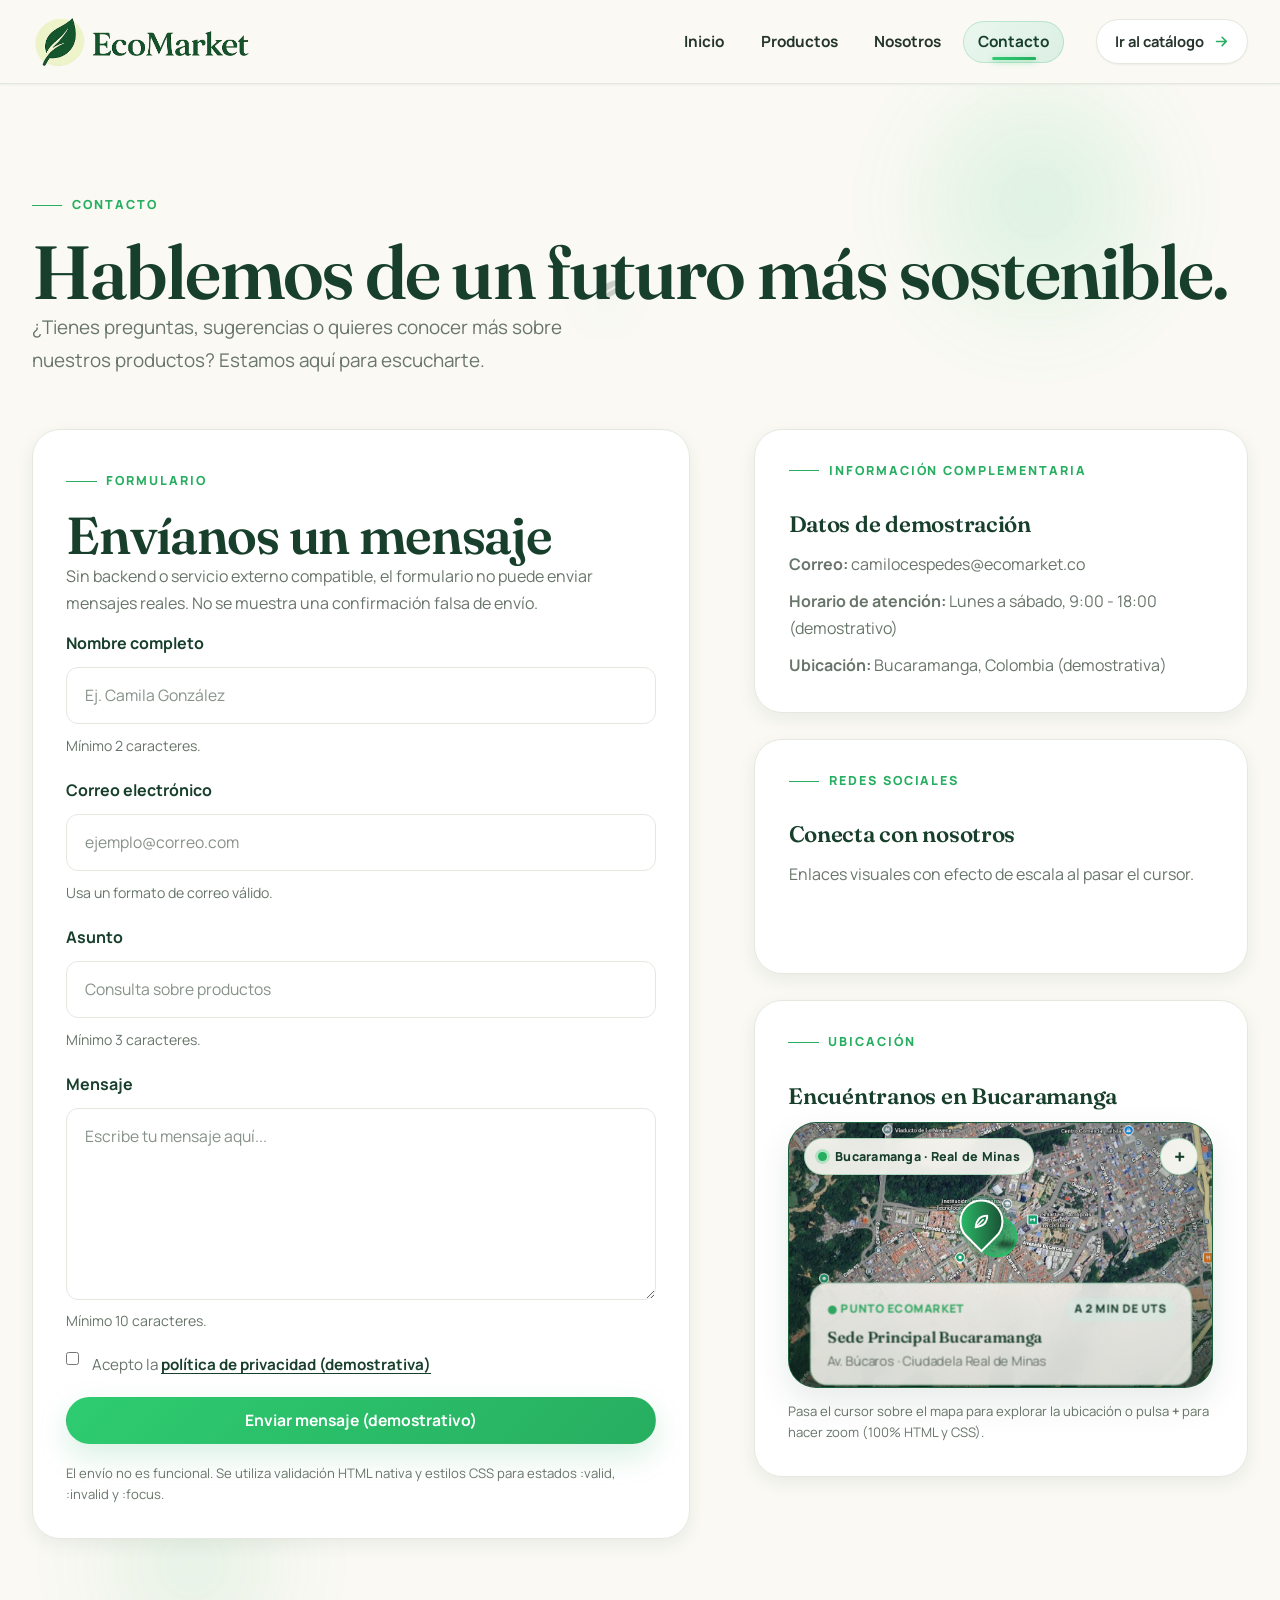
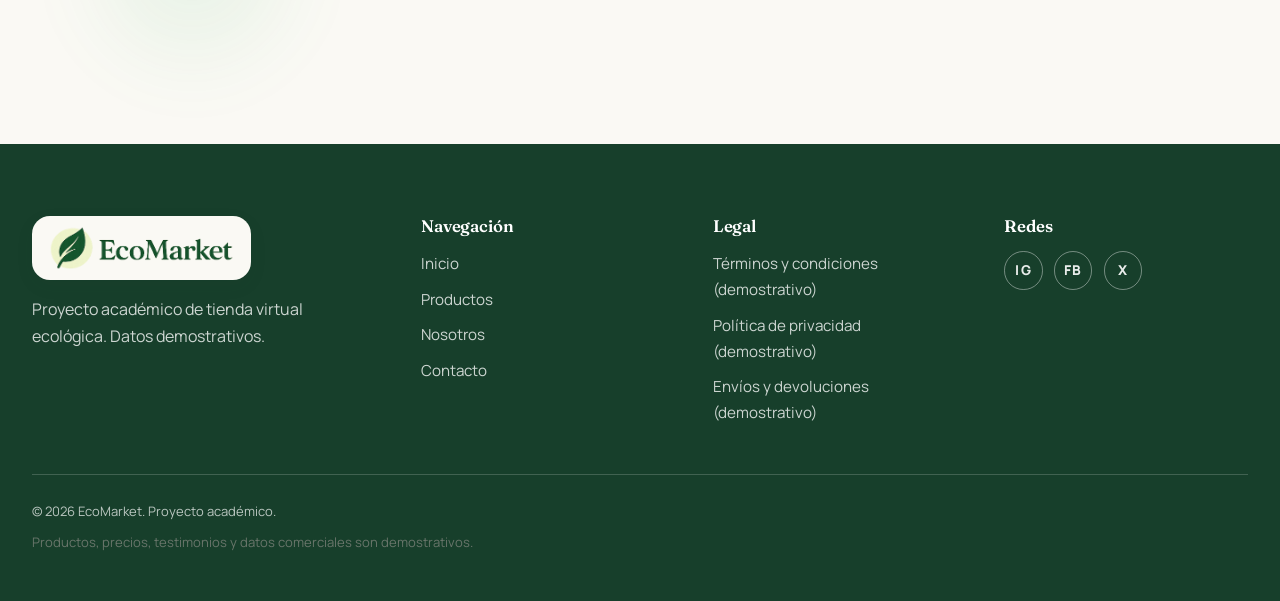
==== commit add3ffc0: "feat: actualiza el proyecto" ====
--- a/views/contacto.html
+++ b/views/contacto.html
@@ -57,6 +57,9 @@
           <div class="navegacion__acciones">
             <a href="productos.html" class="accion-visual">
               <span>Ir al catálogo</span>
+              <svg class="accion-visual__icono accion-visual__icono--flecha" viewBox="0 0 24 24" fill="none" aria-hidden="true">
+                <path d="M5 12h14m-6-6 6 6-6 6" stroke="currentColor" stroke-width="2.2" stroke-linecap="round" stroke-linejoin="round" />
+              </svg>
             </a>
           </div>
         </nav>
@@ -184,9 +187,9 @@
                 <span class="eyebrow">Información complementaria</span>
                 <h3>Datos de demostración</h3>
                 <ul class="tarjeta-info__lista">
-                  <li><strong>Correo:</strong> hola@ecomarket.co</li>
-                  <li><strong>Horario de atención:</strong> Lunes a viernes, 9:00 - 17:00 (demostrativo)</li>
-                  <li><strong>Ubicación:</strong> Bogotá, Colombia (demostrativa)</li>
+                  <li><strong>Correo:</strong> camilocespedes@ecomarket.co</li>
+                  <li><strong>Horario de atención:</strong> Lunes a sábado, 9:00 - 18:00 (demostrativo)</li>
+                  <li><strong>Ubicación:</strong> Bucaramanga, Colombia (demostrativa)</li>
                 </ul>
               </article>
               <article class="tarjeta-info scroll-card">
@@ -209,11 +212,72 @@
               </article>
               <article class="tarjeta-info scroll-card">
                 <span class="eyebrow">Ubicación</span>
-                <h3>Mapa ilustrado</h3>
-                <div class="mapa-ilustrado">
-                  <img class="scroll-image" src="../img/hero/mapa.svg" alt="Ilustración estática de un mapa de ubicación" loading="lazy" />
-                </div>
-                <p class="nota">Mapa estático e ilustrado. No interactivo.</p>
+                <h3>Encuéntranos en Bucaramanga</h3>
+                <div class="mapa-ilustrado" tabindex="0" aria-label="Mapa interactivo simulado de la ubicación de EcoMarket en Bucaramanga">
+                  <input type="checkbox" id="mapa-zoom" class="mapa-zoom-toggle" aria-label="Alternar acercamiento del mapa" />
+
+                  <div class="mapa-ilustrado__lienzo">
+                    <img
+                      class="mapa-ilustrado__img"
+                      src="../img/mapa.png"
+                      alt="Vista satelital del sector Ciudadela Real de Minas en Bucaramanga"
+                      loading="lazy"
+                    />
+
+                    <!-- Radio de cobertura ecológico simulado -->
+                    <span class="mapa-cobertura" aria-hidden="true"></span>
+
+                    <!-- Marcador principal de EcoMarket -->
+                    <div class="mapa-marcador" aria-label="Punto EcoMarket: Ciudadela Real de Minas">
+                      <span class="mapa-marcador__pulso mapa-marcador__pulso--uno" aria-hidden="true"></span>
+                      <span class="mapa-marcador__pulso mapa-marcador__pulso--dos" aria-hidden="true"></span>
+                      <span class="mapa-marcador__pin">
+                        <svg viewBox="0 0 24 24" fill="none" aria-hidden="true">
+                          <path
+                            d="M19 5C11 5 6 10 5 19c9-1 14-6 14-14Z"
+                            stroke="currentColor"
+                            stroke-width="2.2"
+                            stroke-linejoin="round"
+                          />
+                          <path
+                            d="M5 19 14 10"
+                            stroke="currentColor"
+                            stroke-width="2"
+                            stroke-linecap="round"
+                          />
+                        </svg>
+                      </span>
+                      <span class="mapa-marcador__sombra" aria-hidden="true"></span>
+                    </div>
+                  </div>
+
+                  <!-- Insignia superior de ciudad -->
+                  <div class="mapa-insignia">
+                    <span class="mapa-insignia__punto" aria-hidden="true"></span>
+                    <span>Bucaramanga · Real de Minas</span>
+                  </div>
+
+                  <!-- Controles simulados de zoom (HTML + CSS) -->
+                  <div class="mapa-controles" aria-hidden="true">
+                    <label for="mapa-zoom" class="mapa-control" title="Acercar / Alejar vista">
+                      <span class="mapa-control__mas">+</span>
+                      <span class="mapa-control__menos">−</span>
+                    </label>
+                  </div>
+
+                  <!-- Tarjeta flotante interactiva al pasar el mouse -->
+                  <div class="mapa-tarjeta">
+                    <div class="mapa-tarjeta__encabezado">
+                      <span class="mapa-tarjeta__estado">● Punto EcoMarket</span>
+                      <span class="mapa-tarjeta__distancia">A 2 min de UTS</span>
+                    </div>
+                    <strong class="mapa-tarjeta__titulo">Sede Principal Bucaramanga</strong>
+                    <p class="mapa-tarjeta__direccion">Av. Búcaros · Ciudadela Real de Minas</p>
+                  </div>
+                </div>
+                <p class="nota">
+                  Pasa el cursor sobre el mapa para explorar la ubicación o pulsa <strong>+</strong> para hacer zoom (100% HTML y CSS).
+                </p>
               </article>
             </div>
           </div>
--- a/css/layout.css
+++ b/css/layout.css
@@ -11,9 +11,9 @@
   top: 0;
   z-index: 90;
   width: 100%;
-  background-color: rgba(250, 249, 244, 0.98);
-  backdrop-filter: blur(12px);
-  -webkit-backdrop-filter: blur(12px);
+  background-color: rgba(250, 249, 244, 0.94);
+  backdrop-filter: blur(14px);
+  -webkit-backdrop-filter: blur(14px);
   border-bottom: 1px solid var(--borde);
   box-shadow: var(--sombra-xs);
 }
@@ -88,20 +88,41 @@
 .menu-boton {
   display: inline-flex;
   align-items: center;
-  gap: 0.5rem;
-  padding: 0.5rem 0.9rem;
+  gap: 0.55rem;
+  padding: 0.55rem 1rem;
   border-radius: var(--radio-full);
   border: 1px solid var(--borde);
   background-color: var(--blanco);
   color: var(--texto);
   font-size: 0.9rem;
   font-weight: 700;
-  transition: border-color var(--transicion), background-color var(--transicion),
+  cursor: pointer;
+  box-shadow: var(--sombra-xs);
+  transition:
+    transform 300ms cubic-bezier(0.22, 1, 0.36, 1),
+    box-shadow 300ms cubic-bezier(0.22, 1, 0.36, 1),
+    border-color var(--transicion),
+    background-color var(--transicion),
     color var(--transicion);
 }
 
 .menu-boton:hover {
-  border-color: rgba(39, 174, 96, 0.6);
+  color: var(--verde-profundo);
+  border-color: rgba(39, 174, 96, 0.55);
+  background-color: var(--verde-tinte);
+  transform: translateY(-2px);
+  box-shadow: 0 8px 20px -6px rgba(39, 174, 96, 0.24);
+}
+
+.menu-boton:active {
+  transform: translateY(0) scale(0.96);
+}
+
+.menu-toggle:checked + .menu-boton {
+  background-color: var(--verde-profundo);
+  border-color: var(--verde-profundo);
+  color: var(--blanco);
+  box-shadow: 0 8px 20px -6px rgba(23, 63, 43, 0.3);
 }
 
 .menu-toggle:focus-visible + .menu-boton {
@@ -112,14 +133,40 @@
 .menu-boton__lineas {
   display: inline-flex;
   flex-direction: column;
-  gap: 0.28rem;
+  justify-content: center;
+  gap: 0.26rem;
+  width: 1.05rem;
+  height: 1.05rem;
 }
 
 .menu-boton__lineas span {
-  width: 1rem;
+  display: block;
+  width: 100%;
   height: 2px;
-  border-radius: 1px;
+  border-radius: var(--radio-full);
   background-color: currentColor;
+  transform-origin: center;
+  transition:
+    transform 320ms cubic-bezier(0.22, 1, 0.36, 1),
+    opacity 220ms ease,
+    width 280ms cubic-bezier(0.22, 1, 0.36, 1);
+}
+
+.menu-boton:hover .menu-boton__lineas span:nth-child(2) {
+  width: 72%;
+}
+
+.menu-toggle:checked + .menu-boton .menu-boton__lineas span:nth-child(1) {
+  transform: translateY(6px) rotate(45deg);
+}
+
+.menu-toggle:checked + .menu-boton .menu-boton__lineas span:nth-child(2) {
+  opacity: 0;
+  transform: scaleX(0);
+}
+
+.menu-toggle:checked + .menu-boton .menu-boton__lineas span:nth-child(3) {
+  transform: translateY(-6px) rotate(-45deg);
 }
 
 @media (min-width: 64rem) {
@@ -129,94 +176,265 @@
 }
 
 /* Navegación */
+@keyframes menu-movil-entrar {
+  from {
+    opacity: 0;
+    transform: translateY(-10px);
+  }
+  to {
+    opacity: 1;
+    transform: translateY(0);
+  }
+}
+
 .navegacion {
   display: none;
   flex-basis: 100%;
   flex-direction: column;
   gap: 1rem;
-  padding-block: 0.5rem 1rem;
+  padding-block: 0.75rem 1.1rem;
   border-top: 1px solid var(--borde);
 }
 
 .menu-toggle:checked ~ .navegacion {
   display: flex;
+  animation: menu-movil-entrar 320ms cubic-bezier(0.22, 1, 0.36, 1) both;
 }
 
 .navegacion__lista {
   display: flex;
   flex-direction: column;
-  gap: 0.2rem;
+  gap: 0.3rem;
 }
 
 .navegacion__enlace {
+  position: relative;
+  isolation: isolate;
   display: inline-flex;
   align-items: center;
-  padding: 0.6rem 0.2rem;
-  border-radius: var(--radio-sm);
-  font-size: 0.98rem;
+  padding: 0.55rem 0.95rem;
+  border-radius: var(--radio-full);
+  font-size: 0.96rem;
   font-weight: 700;
   color: var(--texto);
-  transition: color var(--transicion), background-color var(--transicion);
+  transition:
+    color 280ms cubic-bezier(0.22, 1, 0.36, 1),
+    transform 280ms cubic-bezier(0.22, 1, 0.36, 1);
+}
+
+/* Cápsula suave de fondo que se expande con efecto elástico */
+.navegacion__enlace::before {
+  content: "";
+  position: absolute;
+  inset: 0;
+  z-index: -1;
+  border-radius: var(--radio-full);
+  background: linear-gradient(
+    135deg,
+    rgba(46, 204, 113, 0.15) 0%,
+    rgba(39, 174, 96, 0.06) 100%
+  );
+  opacity: 0;
+  transform: scale(0.84);
+  transition:
+    opacity 280ms cubic-bezier(0.22, 1, 0.36, 1),
+    transform 340ms cubic-bezier(0.34, 1.56, 0.64, 1),
+    box-shadow 280ms ease;
+}
+
+/* Barra inferior luminosa que crece desde el centro */
+.navegacion__enlace::after {
+  content: "";
+  position: absolute;
+  left: 50%;
+  bottom: 0.2rem;
+  width: calc(100% - 1.8rem);
+  height: 2.5px;
+  border-radius: var(--radio-full);
+  background: linear-gradient(90deg, var(--verde) 0%, var(--verde-oscuro) 100%);
+  box-shadow: 0 2px 8px rgba(46, 204, 113, 0.45);
+  transform: translateX(-50%) scaleX(0);
+  transform-origin: center;
+  opacity: 0;
+  transition:
+    transform 340ms cubic-bezier(0.22, 1, 0.36, 1),
+    opacity 260ms ease;
 }
 
 .navegacion__enlace:hover {
   color: var(--verde-profundo);
+  transform: translateY(-2px);
+}
+
+.navegacion__enlace:hover::before {
+  opacity: 1;
+  transform: scale(1);
+}
+
+.navegacion__enlace:hover::after {
+  transform: translateX(-50%) scaleX(0.75);
+  opacity: 1;
+}
+
+.navegacion__enlace:active {
+  transform: translateY(0) scale(0.96);
 }
 
 .navegacion__enlace[aria-current="page"] {
   color: var(--verde-profundo);
-  position: relative;
+}
+
+.navegacion__enlace[aria-current="page"]::before {
+  opacity: 1;
+  transform: scale(1);
+  background: linear-gradient(
+    135deg,
+    var(--verde-tinte) 0%,
+    var(--verde-tinte-2) 100%
+  );
+  box-shadow: inset 0 0 0 1px rgba(39, 174, 96, 0.22);
 }
 
 .navegacion__enlace[aria-current="page"]::after {
-  content: "";
-  position: absolute;
-  left: 0.2rem;
-  bottom: 0.3rem;
-  width: 1.6rem;
-  height: 2px;
-  border-radius: 1px;
-  background-color: var(--verde);
-}
-
+  transform: translateX(-50%) scaleX(0.6);
+  opacity: 1;
+}
+
+.navegacion__enlace[aria-current="page"]:hover::after {
+  transform: translateX(-50%) scaleX(0.88);
+}
+
+/* Botones de acción en el navbar (Búsqueda, Carrito, Ir al catálogo) */
 .navegacion__acciones {
   display: flex;
   flex-wrap: wrap;
   align-items: center;
-  gap: 0.8rem;
+  gap: 0.75rem;
 }
 
 .accion-visual {
+  position: relative;
+  isolation: isolate;
+  overflow: hidden;
   display: inline-flex;
   align-items: center;
-  gap: 0.5rem;
-  padding: 0.55rem 0.95rem;
+  gap: 0.55rem;
+  padding: 0.55rem 1.1rem;
   border-radius: var(--radio-full);
   border: 1px solid var(--borde);
   background-color: var(--blanco);
-  color: var(--texto-suave);
+  color: var(--texto);
   font-size: 0.92rem;
   font-weight: 700;
-  transition: color var(--transicion), border-color var(--transicion),
-    background-color var(--transicion);
+  box-shadow: var(--sombra-xs);
+  transition:
+    color 300ms cubic-bezier(0.22, 1, 0.36, 1),
+    border-color 300ms cubic-bezier(0.22, 1, 0.36, 1),
+    transform 320ms cubic-bezier(0.34, 1.56, 0.64, 1),
+    box-shadow 320ms cubic-bezier(0.22, 1, 0.36, 1);
+}
+
+/* Relleno orgánico progresivo desde abajo */
+.accion-visual::before {
+  content: "";
+  position: absolute;
+  inset: 0;
+  z-index: -2;
+  background: linear-gradient(
+    135deg,
+    var(--verde-tinte) 0%,
+    var(--verde-tinte-2) 100%
+  );
+  opacity: 0;
+  transform: translateY(102%);
+  transition:
+    transform 340ms cubic-bezier(0.22, 1, 0.36, 1),
+    opacity 280ms ease;
+}
+
+/* Destello diagonal sutil al pasar el cursor */
+.accion-visual::after {
+  content: "";
+  position: absolute;
+  inset: 0;
+  z-index: -1;
+  background: linear-gradient(
+    115deg,
+    transparent 20%,
+    rgba(255, 255, 255, 0.75) 50%,
+    transparent 80%
+  );
+  transform: translateX(-130%);
+  transition: transform 520ms cubic-bezier(0.22, 1, 0.36, 1);
+  pointer-events: none;
 }
 
 .accion-visual:hover {
   color: var(--verde-profundo);
-  border-color: rgba(39, 174, 96, 0.7);
+  border-color: rgba(39, 174, 96, 0.65);
+  transform: translateY(-2.5px);
+  box-shadow:
+    0 10px 24px -6px rgba(39, 174, 96, 0.24),
+    0 4px 10px -4px rgba(23, 63, 43, 0.08);
+}
+
+.accion-visual:hover::before {
+  opacity: 1;
+  transform: translateY(0);
+}
+
+.accion-visual:hover::after {
+  transform: translateX(130%);
+}
+
+.accion-visual:active {
+  transform: translateY(0) scale(0.96);
+  box-shadow: var(--sombra-xs);
+}
+
+.accion-visual__icono {
+  width: 1.05rem;
+  height: 1.05rem;
+  color: var(--verde-oscuro);
+  flex-shrink: 0;
+  transition:
+    transform 340ms cubic-bezier(0.34, 1.56, 0.64, 1),
+    color 280ms ease;
+}
+
+.accion-visual:hover .accion-visual__icono {
+  color: var(--verde-profundo);
+  transform: scale(1.16) rotate(-8deg);
+}
+
+.accion-visual:hover .accion-visual__icono--flecha {
+  transform: translateX(3.5px) scale(1.08);
 }
 
 .accion-visual__punto {
   display: inline-flex;
   align-items: center;
   justify-content: center;
-  min-width: 1.6rem;
-  height: 1.6rem;
+  min-width: 1.55rem;
+  height: 1.55rem;
   padding-inline: 0.4rem;
   border-radius: var(--radio-full);
   background-color: var(--verde-tinte);
   color: var(--verde-profundo);
-  font-size: 0.8rem;
+  font-size: 0.78rem;
+  font-weight: 800;
+  transition:
+    transform 360ms cubic-bezier(0.34, 1.56, 0.64, 1),
+    background-color 280ms ease,
+    color 280ms ease,
+    box-shadow 280ms ease;
+}
+
+.accion-visual:hover .accion-visual__punto {
+  background-color: var(--verde-oscuro);
+  color: var(--blanco);
+  transform: scale(1.14) rotate(-6deg);
+  box-shadow: 0 4px 10px rgba(39, 174, 96, 0.35);
 }
 
 @media (min-width: 64rem) {
@@ -226,7 +444,7 @@
     flex-direction: row;
     align-items: center;
     justify-content: flex-end;
-    gap: 2rem;
+    gap: 1.4rem;
     flex: 1;
     padding: 0;
     border-top: 0;
@@ -234,19 +452,16 @@
 
   .navegacion__lista {
     flex-direction: row;
-    gap: 1.6rem;
+    align-items: center;
+    gap: 0.4rem;
   }
 
   .navegacion__enlace {
-    padding: 0.4rem 0;
-  }
-
-  .navegacion__enlace[aria-current="page"]::after {
-    left: 0;
+    padding: 0.5rem 0.95rem;
   }
 
   .navegacion__acciones {
-    margin-left: 1rem;
+    margin-left: 0.6rem;
   }
 }
 
--- a/css/components.css
+++ b/css/components.css
@@ -1194,28 +1194,429 @@
 }
 
 /* --------------------------------------------------------------------------
-   15. Mapa ilustrado
+   15. Mapa interactivo simulado (100% HTML y CSS)
    -------------------------------------------------------------------------- */
+@keyframes pulso-radar-mapa {
+  0% {
+    transform: translate(-50%, -50%) scale(0.55);
+    opacity: 0.9;
+  }
+  75% {
+    transform: translate(-50%, -50%) scale(2.45);
+    opacity: 0;
+  }
+  100% {
+    transform: translate(-50%, -50%) scale(2.45);
+    opacity: 0;
+  }
+}
+
+@keyframes flotar-pin-mapa {
+  0%,
+  100% {
+    transform: translate(-50%, -100%) translateY(0);
+  }
+  50% {
+    transform: translate(-50%, -100%) translateY(-6px);
+  }
+}
+
+@keyframes sombra-pin-mapa {
+  0%,
+  100% {
+    transform: translate(-50%, -50%) scale(1);
+    opacity: 0.45;
+  }
+  50% {
+    transform: translate(-50%, -50%) scale(0.75);
+    opacity: 0.25;
+  }
+}
+
+@keyframes girar-cobertura-mapa {
+  from {
+    transform: translate(-50%, -50%) rotate(0deg);
+  }
+  to {
+    transform: translate(-50%, -50%) rotate(360deg);
+  }
+}
+
 .mapa-ilustrado {
+  position: relative;
+  isolation: isolate;
   border-radius: var(--radio-lg);
   overflow: clip;
-  border: 1px solid var(--borde);
-  box-shadow: var(--sombra-sm);
-  transition: transform var(--transicion-3d), box-shadow var(--transicion-3d);
-}
-
-@media (hover: hover) and (pointer: fine) {
-  .mapa-ilustrado:hover {
-    transform: perspective(900px) rotateX(2deg) translateY(-4px);
-    box-shadow: var(--sombra-3d);
-  }
-}
-
-.mapa-ilustrado img {
+  border: 1px solid rgba(39, 174, 96, 0.3);
+  background-color: var(--verde-profundo);
+  box-shadow: var(--sombra-md);
+  aspect-ratio: 16 / 10;
+  cursor: pointer;
+  user-select: none;
+  transition:
+    transform 420ms cubic-bezier(0.22, 1, 0.36, 1),
+    box-shadow 420ms cubic-bezier(0.22, 1, 0.36, 1),
+    border-color 300ms ease;
+}
+
+.mapa-ilustrado::after {
+  content: "";
+  position: absolute;
+  inset: 0;
+  z-index: 1;
+  background:
+    radial-gradient(circle at 49% 43%, transparent 25%, rgba(15, 38, 25, 0.32) 100%),
+    linear-gradient(to top, rgba(15, 38, 25, 0.55) 0%, transparent 42%);
+  pointer-events: none;
+  transition: opacity 420ms ease;
+}
+
+.mapa-zoom-toggle {
+  position: absolute;
+  width: 1px;
+  height: 1px;
+  padding: 0;
+  margin: -1px;
+  overflow: hidden;
+  clip: rect(0 0 0 0);
+  clip-path: inset(50%);
+  white-space: nowrap;
+  border: 0;
+}
+
+.mapa-ilustrado__lienzo {
+  position: relative;
+  width: 100%;
+  height: 100%;
+  transform-origin: 49% 43%;
+  transition:
+    transform 650ms cubic-bezier(0.22, 1, 0.36, 1),
+    filter 500ms ease;
+}
+
+.mapa-ilustrado__img {
   width: 100%;
   height: 100%;
   object-fit: cover;
-  aspect-ratio: 4 / 3;
+  object-position: center;
+  filter: saturate(0.95) contrast(1.02);
+  transition: filter 500ms ease;
+}
+
+/* Zona de cobertura circular que aparece al pasar el mouse */
+.mapa-cobertura {
+  position: absolute;
+  top: 43%;
+  left: 49%;
+  width: 7.5rem;
+  height: 7.5rem;
+  border-radius: 50%;
+  border: 1.5px dashed rgba(46, 204, 113, 0.85);
+  background: radial-gradient(
+    circle,
+    rgba(46, 204, 113, 0.22) 0%,
+    rgba(46, 204, 113, 0.04) 70%,
+    transparent 100%
+  );
+  transform: translate(-50%, -50%) scale(0.4);
+  opacity: 0;
+  pointer-events: none;
+  transition:
+    opacity 380ms ease,
+    width 480ms cubic-bezier(0.22, 1, 0.36, 1),
+    height 480ms cubic-bezier(0.22, 1, 0.36, 1);
+  animation: girar-cobertura-mapa 18s linear infinite;
+}
+
+/* Marcador principal (Pin + ondas de radar + sombra) */
+.mapa-marcador {
+  position: absolute;
+  top: 43%;
+  left: 49%;
+  z-index: 3;
+  width: 0;
+  height: 0;
+}
+
+.mapa-marcador__pulso {
+  position: absolute;
+  top: 0;
+  left: 0;
+  width: 2.6rem;
+  height: 2.6rem;
+  border-radius: 50%;
+  background-color: rgba(46, 204, 113, 0.45);
+  border: 2px solid var(--verde);
+  transform: translate(-50%, -50%);
+  pointer-events: none;
+  animation: pulso-radar-mapa 2.6s cubic-bezier(0.22, 1, 0.36, 1) infinite;
+}
+
+.mapa-marcador__pulso--dos {
+  animation-delay: 1.3s;
+}
+
+.mapa-marcador__pin {
+  position: absolute;
+  top: 0;
+  left: 0;
+  display: inline-flex;
+  align-items: center;
+  justify-content: center;
+  width: 2.75rem;
+  height: 2.75rem;
+  border-radius: 50% 50% 50% 0;
+  background: linear-gradient(135deg, var(--verde) 0%, var(--verde-profundo) 100%);
+  color: var(--blanco);
+  border: 2.5px solid var(--blanco);
+  box-shadow:
+    0 10px 24px rgba(23, 63, 43, 0.45),
+    0 0 0 4px rgba(46, 204, 113, 0.25);
+  transform: translate(-50%, -100%) rotate(-45deg);
+  transform-origin: bottom center;
+  animation: flotar-pin-mapa 3s ease-in-out infinite;
+  transition:
+    transform 380ms cubic-bezier(0.34, 1.56, 0.64, 1),
+    box-shadow 380ms ease,
+    background 300ms ease;
+}
+
+/* Sobrescribimos la rotación dentro del keyframe manteniendo la gota invertida */
+@keyframes flotar-pin-mapa {
+  0%,
+  100% {
+    transform: translate(-50%, -100%) translateY(0) rotate(-45deg);
+  }
+  50% {
+    transform: translate(-50%, -100%) translateY(-7px) rotate(-45deg);
+  }
+}
+
+.mapa-marcador__pin svg {
+  width: 1.25rem;
+  height: 1.25rem;
+  transform: rotate(45deg);
+}
+
+.mapa-marcador__sombra {
+  position: absolute;
+  top: 4px;
+  left: 0;
+  width: 1.2rem;
+  height: 0.45rem;
+  border-radius: 50%;
+  background-color: rgba(10, 28, 18, 0.65);
+  filter: blur(2px);
+  animation: sombra-pin-mapa 3s ease-in-out infinite;
+}
+
+/* Insignia superior izquierda */
+.mapa-insignia {
+  position: absolute;
+  top: 0.9rem;
+  left: 0.9rem;
+  z-index: 4;
+  display: inline-flex;
+  align-items: center;
+  gap: 0.5rem;
+  padding: 0.42rem 0.85rem;
+  border-radius: var(--radio-full);
+  background-color: rgba(250, 249, 244, 0.92);
+  backdrop-filter: blur(10px);
+  -webkit-backdrop-filter: blur(10px);
+  border: 1px solid rgba(39, 174, 96, 0.3);
+  box-shadow: var(--sombra-sm);
+  color: var(--verde-profundo);
+  font-size: 0.78rem;
+  font-weight: 800;
+  letter-spacing: 0.02em;
+  transition:
+    transform 320ms cubic-bezier(0.22, 1, 0.36, 1),
+    background-color 280ms ease;
+}
+
+.mapa-insignia__punto {
+  width: 0.55rem;
+  height: 0.55rem;
+  border-radius: 50%;
+  background-color: var(--verde-oscuro);
+  box-shadow: 0 0 0 3px rgba(46, 204, 113, 0.28);
+}
+
+/* Botón interactivo de Zoom (+ / -) con checkbox CSS */
+.mapa-controles {
+  position: absolute;
+  top: 0.9rem;
+  right: 0.9rem;
+  z-index: 4;
+}
+
+.mapa-control {
+  display: inline-flex;
+  align-items: center;
+  justify-content: center;
+  width: 2.35rem;
+  height: 2.35rem;
+  border-radius: 50%;
+  background-color: rgba(250, 249, 244, 0.94);
+  backdrop-filter: blur(10px);
+  -webkit-backdrop-filter: blur(10px);
+  border: 1px solid rgba(39, 174, 96, 0.35);
+  box-shadow: var(--sombra-sm);
+  color: var(--verde-profundo);
+  font-size: 1.25rem;
+  font-weight: 800;
+  line-height: 1;
+  cursor: pointer;
+  transition:
+    transform 280ms cubic-bezier(0.34, 1.56, 0.64, 1),
+    background-color 240ms ease,
+    color 240ms ease,
+    box-shadow 240ms ease;
+}
+
+.mapa-control:hover {
+  background-color: var(--verde-profundo);
+  color: var(--blanco);
+  transform: scale(1.1);
+  box-shadow: 0 8px 18px rgba(23, 63, 43, 0.28);
+}
+
+.mapa-control__menos {
+  display: none;
+}
+
+.mapa-zoom-toggle:checked ~ .mapa-controles .mapa-control {
+  background-color: var(--verde-oscuro);
+  color: var(--blanco);
+  border-color: var(--verde-oscuro);
+}
+
+.mapa-zoom-toggle:checked ~ .mapa-controles .mapa-control__mas {
+  display: none;
+}
+
+.mapa-zoom-toggle:checked ~ .mapa-controles .mapa-control__menos {
+  display: inline;
+}
+
+/* Tarjeta inferior flotante de ubicación */
+.mapa-tarjeta {
+  position: absolute;
+  left: 0.9rem;
+  right: 0.9rem;
+  bottom: 0.9rem;
+  z-index: 4;
+  display: grid;
+  gap: 0.2rem;
+  padding: 0.85rem 1.05rem;
+  border-radius: var(--radio);
+  background-color: rgba(250, 249, 244, 0.95);
+  backdrop-filter: blur(12px);
+  -webkit-backdrop-filter: blur(12px);
+  border: 1px solid rgba(39, 174, 96, 0.35);
+  box-shadow: 0 14px 32px rgba(15, 38, 25, 0.28);
+  transform: translateY(14px) scale(0.97);
+  opacity: 0.88;
+  transition:
+    transform 420ms cubic-bezier(0.22, 1, 0.36, 1),
+    opacity 320ms ease,
+    box-shadow 420ms ease,
+    border-color 320ms ease;
+}
+
+.mapa-tarjeta__encabezado {
+  display: flex;
+  align-items: center;
+  justify-content: space-between;
+  gap: 0.5rem;
+  font-size: 0.74rem;
+  font-weight: 800;
+  text-transform: uppercase;
+  letter-spacing: 0.06em;
+}
+
+.mapa-tarjeta__estado {
+  color: var(--verde-oscuro);
+}
+
+.mapa-tarjeta__distancia {
+  padding: 0.15rem 0.55rem;
+  border-radius: var(--radio-full);
+  background-color: var(--verde-tinte);
+  color: var(--verde-profundo);
+}
+
+.mapa-tarjeta__titulo {
+  color: var(--verde-profundo);
+  font-family: var(--fuente-titulo);
+  font-size: 1rem;
+  font-weight: 600;
+}
+
+.mapa-tarjeta__direccion {
+  color: var(--texto-suave);
+  font-size: 0.83rem;
+  line-height: 1.35;
+}
+
+/* Interactividad al pasar el mouse o enfocar el mapa */
+.mapa-ilustrado:hover,
+.mapa-ilustrado:focus-within {
+  border-color: rgba(39, 174, 96, 0.75);
+  box-shadow: var(--sombra-3d-hover);
+  transform: translateY(-4px);
+}
+
+.mapa-ilustrado:hover .mapa-ilustrado__lienzo,
+.mapa-ilustrado:focus-within .mapa-ilustrado__lienzo {
+  transform: scale(1.15);
+}
+
+.mapa-ilustrado:hover .mapa-ilustrado__img,
+.mapa-ilustrado:focus-within .mapa-ilustrado__img {
+  filter: saturate(1.12) contrast(1.05);
+}
+
+.mapa-ilustrado:hover .mapa-cobertura,
+.mapa-ilustrado:focus-within .mapa-cobertura {
+  opacity: 1;
+  width: 8.5rem;
+  height: 8.5rem;
+}
+
+.mapa-ilustrado:hover .mapa-marcador__pin,
+.mapa-ilustrado:focus-within .mapa-marcador__pin {
+  background: linear-gradient(135deg, var(--verde) 0%, var(--verde-oscuro) 100%);
+  box-shadow:
+    0 14px 28px rgba(23, 63, 43, 0.5),
+    0 0 0 6px rgba(46, 204, 113, 0.35);
+}
+
+.mapa-ilustrado:hover .mapa-tarjeta,
+.mapa-ilustrado:focus-within .mapa-tarjeta {
+  transform: translateY(0) scale(1);
+  opacity: 1;
+  border-color: rgba(39, 174, 96, 0.65);
+  box-shadow: 0 18px 38px rgba(15, 38, 25, 0.36);
+}
+
+.mapa-ilustrado:hover .mapa-insignia,
+.mapa-ilustrado:focus-within .mapa-insignia {
+  transform: translateY(-2px);
+  background-color: var(--blanco);
+}
+
+/* Zoom adicional al pulsar el botón + (checkbox CSS) */
+.mapa-zoom-toggle:checked ~ .mapa-ilustrado__lienzo,
+.mapa-ilustrado:hover .mapa-zoom-toggle:checked ~ .mapa-ilustrado__lienzo {
+  transform: scale(1.42);
+}
+
+.mapa-zoom-toggle:checked ~ .mapa-ilustrado__lienzo .mapa-cobertura {
+  opacity: 1;
+  width: 9.5rem;
+  height: 9.5rem;
 }
 
 /* --------------------------------------------------------------------------
--- a/css/animations.css
+++ b/css/animations.css
@@ -341,8 +341,7 @@
 
     /* D. Imágenes con profundidad durante el scroll (.scroll-image) */
     .scroll-image,
-    .bloque-sostenible__marco img,
-    .mapa-ilustrado img {
+    .bloque-sostenible__marco img {
       animation: depth-image-pan linear both;
       animation-timeline: view();
       animation-range: entry 0% exit 100%;
